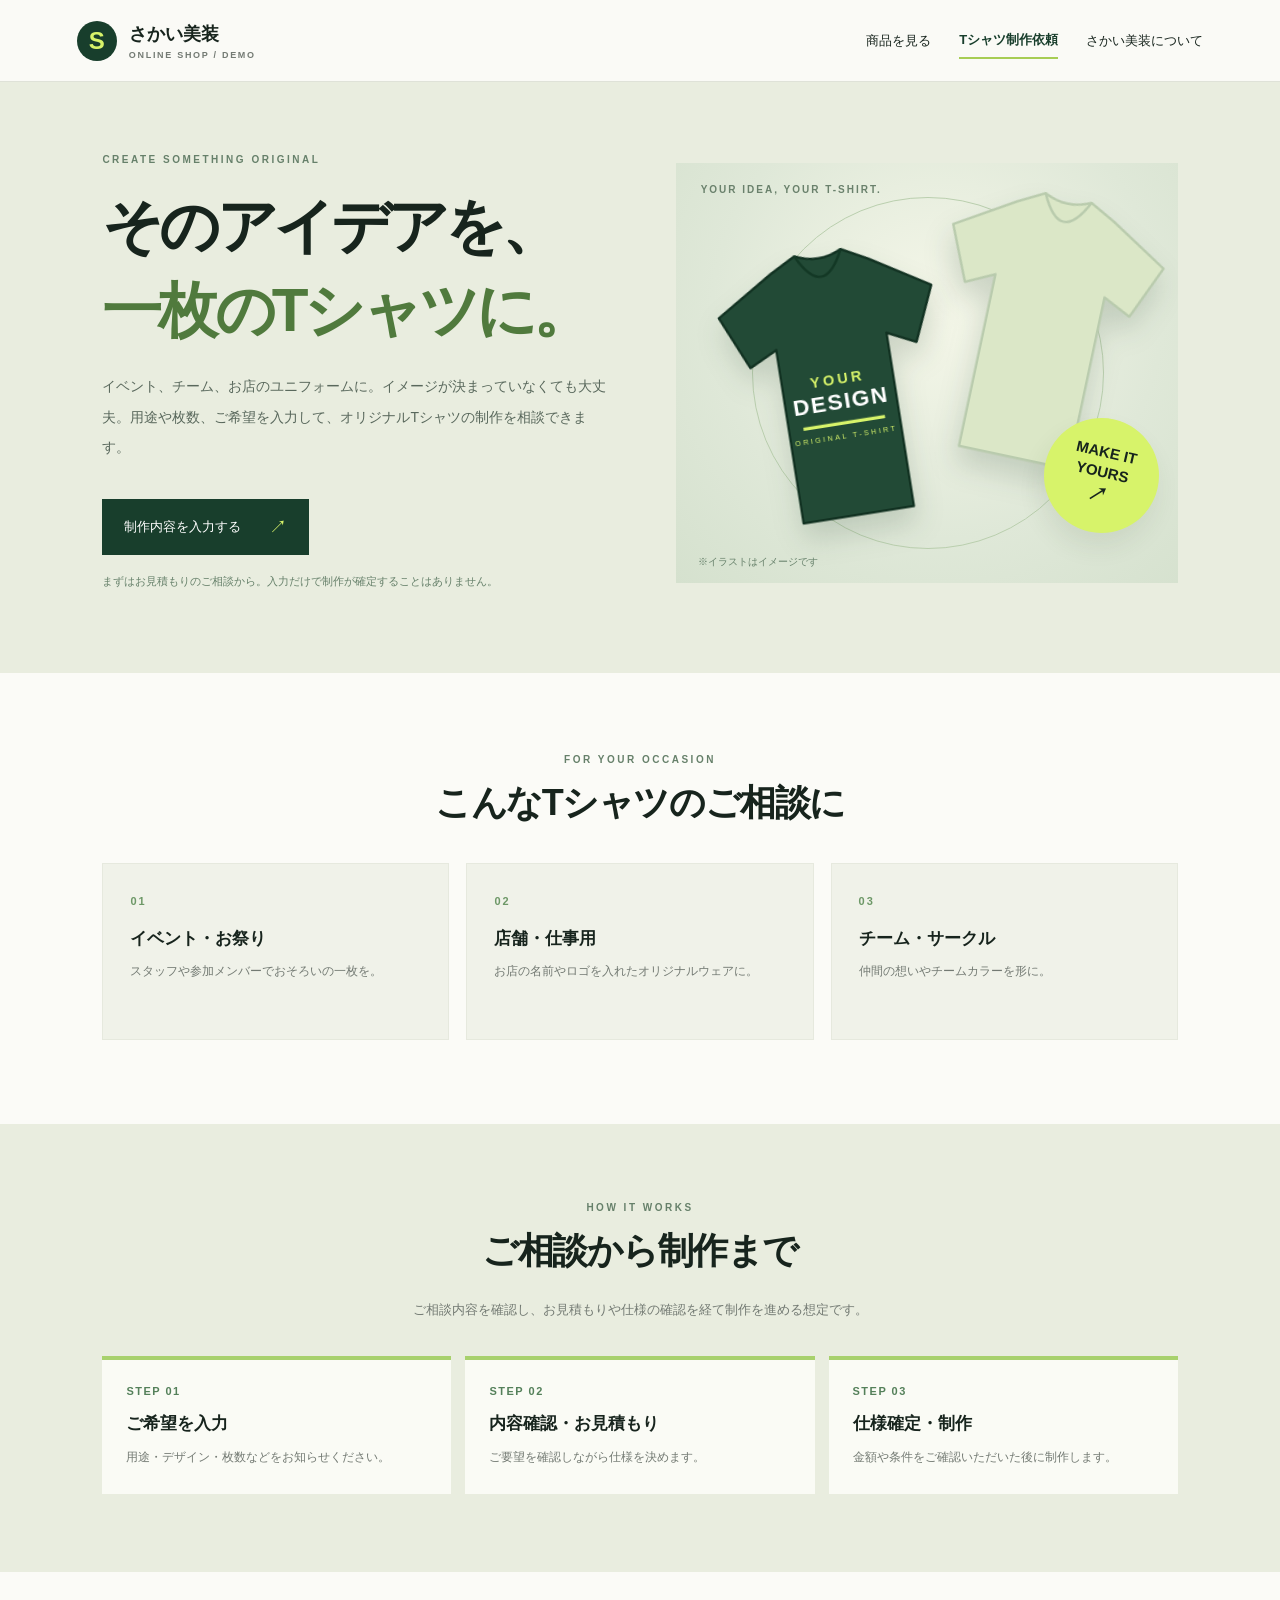
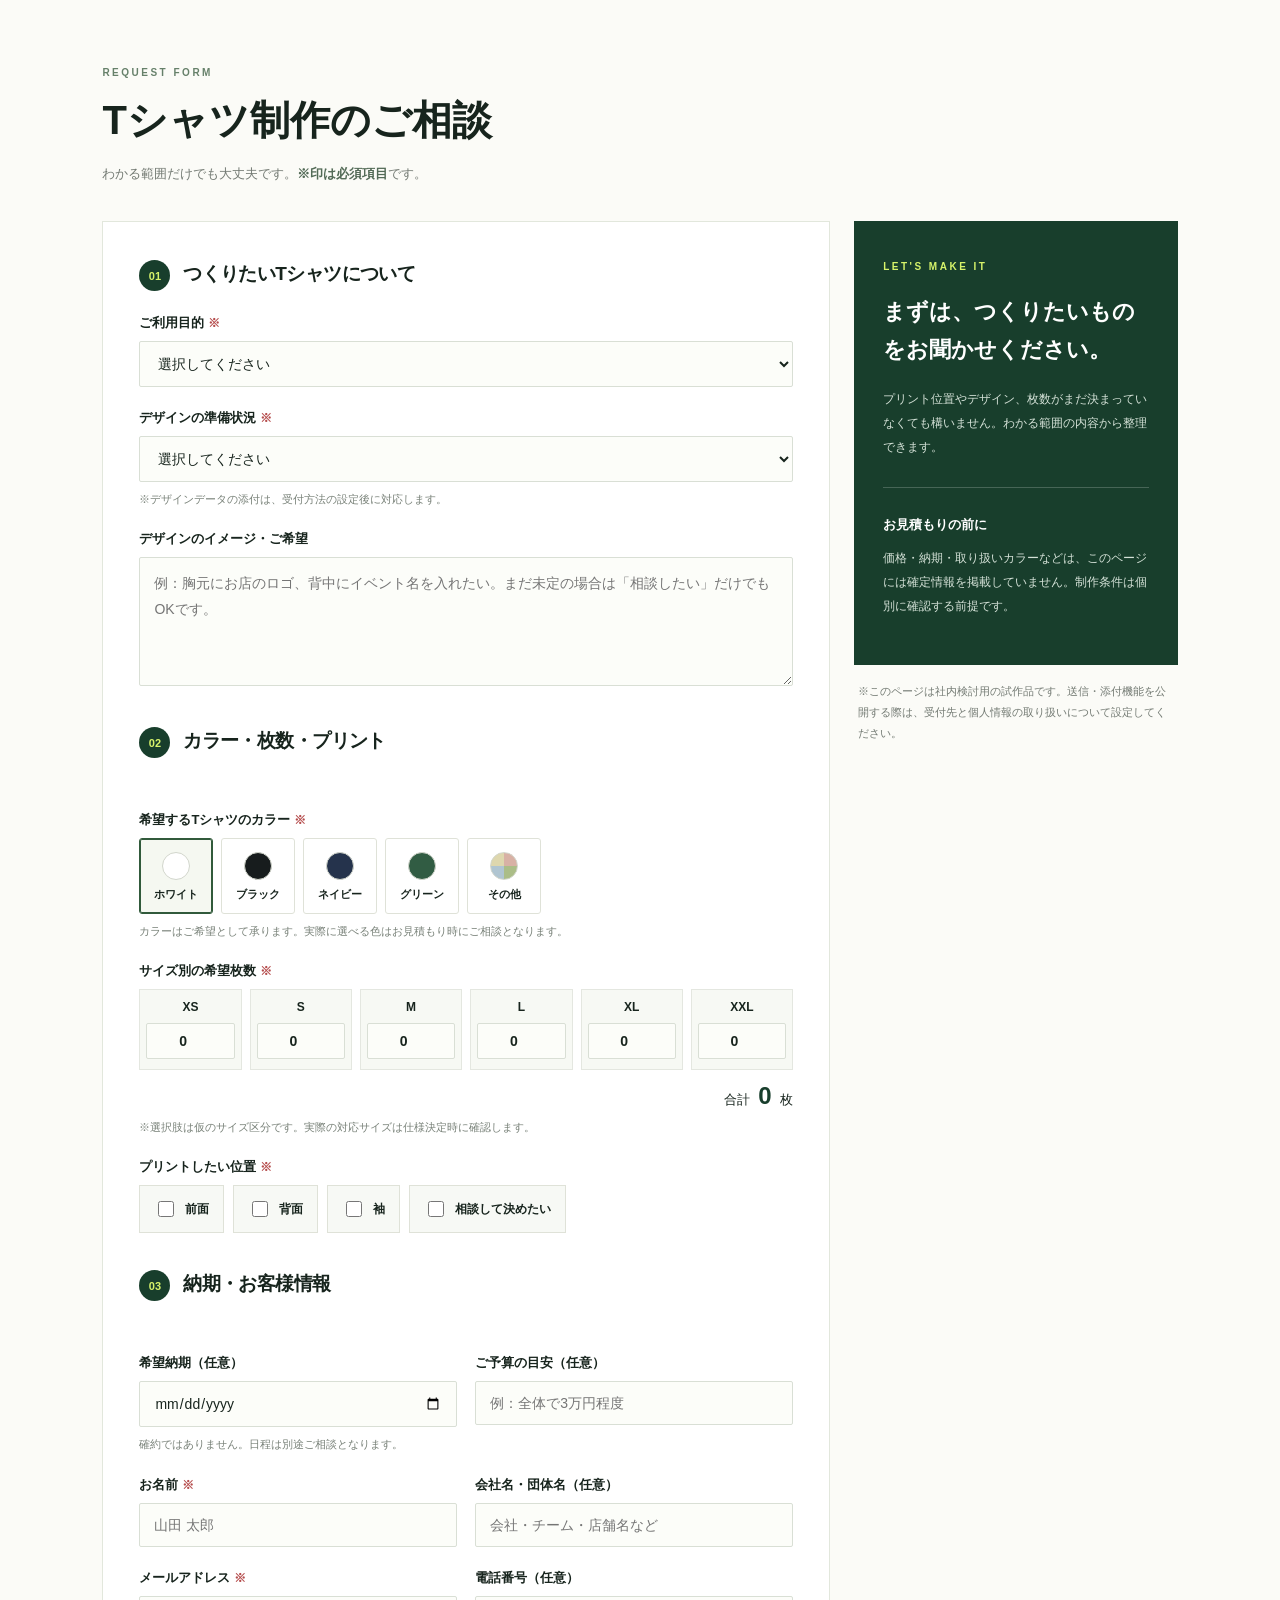
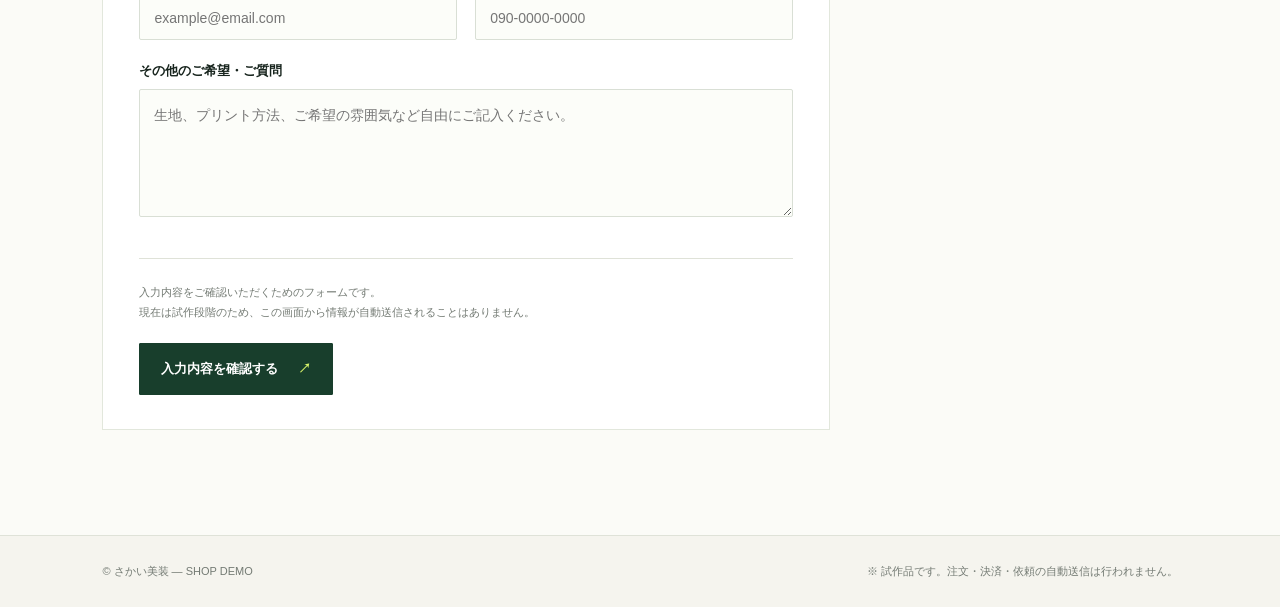
==== tshirt.html @ ada4ddac "Add files via upload" ====
<!doctype html>
<html lang="ja">
<head>
  <meta charset="utf-8">
  <meta name="viewport" content="width=device-width, initial-scale=1">
  <meta name="description" content="さかい美装のオリジナルTシャツ制作相談ページ。用途、デザイン、サイズ別枚数、プリント位置、納期のご希望をまとめられます。">
  <title>オリジナルTシャツ制作依頼 | さかい美装</title>
  <link rel="stylesheet" href="styles.css">
  <link rel="stylesheet" href="tshirt.css">
</head>
<body class="tshirt-page">
  <header class="site-header">
    <a class="brand" href="index.html" aria-label="さかい美装 ショップトップへ">
      <span class="brand-mark">S</span><span>さかい美装<small>ONLINE SHOP / DEMO</small></span>
    </a>
    <nav aria-label="メインナビゲーション">
      <a href="index.html#products">商品を見る</a>
      <a href="#order" class="nav-tee-link">Tシャツ制作依頼</a>
      <a href="index.html#about">さかい美装について</a>
    </nav>
  </header>

  <main>
    <section class="tee-hero">
      <div class="tee-hero-copy">
        <p class="eyebrow">CREATE SOMETHING ORIGINAL</p>
        <h1>そのアイデアを、<br><em>一枚のTシャツに。</em></h1>
        <p class="tee-lead">イベント、チーム、お店のユニフォームに。イメージが決まっていなくても大丈夫。用途や枚数、ご希望を入力して、オリジナルTシャツの制作を相談できます。</p>
        <a class="cta" href="#order">制作内容を入力する <span aria-hidden="true">↗</span></a>
        <p class="tee-hero-sub">まずはお見積もりのご相談から。入力だけで制作が確定することはありません。</p>
      </div>
      <div class="tee-hero-art" aria-label="Tシャツのイメージイラスト">
        <div class="tee-art-caption">YOUR IDEA, YOUR T-SHIRT.</div>
        <svg class="tee-back" viewBox="0 0 340 365" role="img" aria-label="背景のTシャツイメージ">
          <path d="M109 32 L141 15 Q170 29 199 15 L231 32 L303 76 L274 143 L239 126 L239 343 L101 343 L101 126 L66 143 L37 76 Z" fill="#dbe7c7" stroke="#b9cbad" stroke-width="3" stroke-linejoin="round" />
          <path d="M141 15 Q170 75 199 15" fill="none" stroke="#b9cbad" stroke-width="3" />
        </svg>
        <svg class="tee-front" viewBox="0 0 340 365" role="img" aria-label="手前のTシャツイメージ">
          <path d="M109 32 L141 15 Q170 29 199 15 L231 32 L303 76 L274 143 L239 126 L239 343 L101 343 L101 126 L66 143 L37 76 Z" fill="#224a36" stroke="#123222" stroke-width="3" stroke-linejoin="round" />
          <path d="M141 15 Q170 75 199 15" fill="none" stroke="#133825" stroke-width="3" />
          <text x="170" y="179" text-anchor="middle" font-size="18" fill="#d7f36a" font-weight="900" letter-spacing="4">YOUR</text>
          <text x="170" y="210" text-anchor="middle" font-size="28" fill="#fff" font-weight="900" letter-spacing="2">DESIGN</text>
          <path d="M119 228 H221" stroke="#d7f36a" stroke-width="4" />
          <text x="170" y="248" text-anchor="middle" font-size="9" fill="#d7f36a" letter-spacing="3">ORIGINAL T-SHIRT</text>
        </svg>
        <div class="tee-sticker">MAKE IT<br>YOURS <span>↗</span></div>
        <span class="tee-art-note">※イラストはイメージです</span>
      </div>
    </section>

    <section class="tee-uses" aria-labelledby="tee-uses-heading">
      <div class="tee-center-title"><span class="eyebrow">FOR YOUR OCCASION</span><h2 id="tee-uses-heading">こんなTシャツのご相談に</h2></div>
      <div class="tee-use-grid">
        <article class="tee-use"><span class="tee-use-num">01</span><h3>イベント・お祭り</h3><p>スタッフや参加メンバーでおそろいの一枚を。</p></article>
        <article class="tee-use"><span class="tee-use-num">02</span><h3>店舗・仕事用</h3><p>お店の名前やロゴを入れたオリジナルウェアに。</p></article>
        <article class="tee-use"><span class="tee-use-num">03</span><h3>チーム・サークル</h3><p>仲間の想いやチームカラーを形に。</p></article>
      </div>
    </section>

    <section class="tee-how" aria-labelledby="tee-how-heading">
      <div class="tee-center-title"><span class="eyebrow">HOW IT WORKS</span><h2 id="tee-how-heading">ご相談から制作まで</h2><p>ご相談内容を確認し、お見積もりや仕様の確認を経て制作を進める想定です。</p></div>
      <div class="tee-flow">
        <div><span>STEP 01</span><strong>ご希望を入力</strong><p>用途・デザイン・枚数などをお知らせください。</p></div>
        <div><span>STEP 02</span><strong>内容確認・お見積もり</strong><p>ご要望を確認しながら仕様を決めます。</p></div>
        <div><span>STEP 03</span><strong>仕様確定・制作</strong><p>金額や条件をご確認いただいた後に制作します。</p></div>
      </div>
    </section>

    <section class="tee-order-section" id="order" aria-labelledby="tee-order-heading">
      <div class="tee-order-heading"><span class="eyebrow">REQUEST FORM</span><h2 id="tee-order-heading">Tシャツ制作のご相談</h2><p>わかる範囲だけでも大丈夫です。<strong>※印は必須項目</strong>です。</p></div>
      <div class="tee-order-layout">
        <form id="tshirt-form" class="tee-form" autocomplete="on">
          <fieldset class="tee-fieldset">
            <legend><span class="tee-form-step">01</span> つくりたいTシャツについて</legend>
            <div class="tee-field">
              <label for="usage">ご利用目的 <span class="required">※</span></label>
              <select id="usage" name="usage" required>
                <option value="" selected disabled>選択してください</option>
                <option>イベント・お祭り</option><option>店舗・スタッフ用</option><option>チーム・サークル</option><option>記念品・プレゼント</option><option>その他</option>
              </select>
            </div>
            <div class="tee-field">
              <label for="design">デザインの準備状況 <span class="required">※</span></label>
              <select id="design" name="design" required>
                <option value="" selected disabled>選択してください</option>
                <option>完成したデザインがある</option><option>ロゴ・イラストなど素材がある</option><option>イメージだけ決まっている</option><option>デザインから相談したい</option>
              </select>
              <small>※デザインデータの添付は、受付方法の設定後に対応します。</small>
            </div>
            <div class="tee-field">
              <label for="details">デザインのイメージ・ご希望</label>
              <textarea id="details" name="details" rows="4" maxlength="2000" placeholder="例：胸元にお店のロゴ、背中にイベント名を入れたい。まだ未定の場合は「相談したい」だけでもOKです。"></textarea>
            </div>
          </fieldset>

          <fieldset class="tee-fieldset">
            <legend><span class="tee-form-step">02</span> カラー・枚数・プリント</legend>
            <div class="tee-field">
              <span class="tee-field-label">希望するTシャツのカラー <span class="required">※</span></span>
              <div class="tee-color-grid" role="radiogroup" aria-label="Tシャツカラー">
                <label class="tee-color-option"><input type="radio" name="color" value="ホワイト" checked><span class="tee-color-swatch swatch-white"></span><span>ホワイト</span></label>
                <label class="tee-color-option"><input type="radio" name="color" value="ブラック"><span class="tee-color-swatch swatch-black"></span><span>ブラック</span></label>
                <label class="tee-color-option"><input type="radio" name="color" value="ネイビー"><span class="tee-color-swatch swatch-navy"></span><span>ネイビー</span></label>
                <label class="tee-color-option"><input type="radio" name="color" value="グリーン"><span class="tee-color-swatch swatch-green"></span><span>グリーン</span></label>
                <label class="tee-color-option"><input type="radio" name="color" value="その他"><span class="tee-color-swatch swatch-other"></span><span>その他</span></label>
              </div>
              <input id="color-other" name="colorOther" placeholder="その他のカラーのご希望（任意）" aria-label="その他のカラーのご希望" maxlength="100" hidden>
              <small>カラーはご希望として承ります。実際に選べる色はお見積もり時にご相談となります。</small>
            </div>
            <div class="tee-field">
              <span class="tee-field-label">サイズ別の希望枚数 <span class="required">※</span></span>
              <div class="tee-size-grid">
                <label>XS<input type="number" name="qtyXS" min="0" max="9999" value="0" inputmode="numeric" aria-label="XSの枚数"></label>
                <label>S<input type="number" name="qtyS" min="0" max="9999" value="0" inputmode="numeric" aria-label="Sの枚数"></label>
                <label>M<input type="number" name="qtyM" min="0" max="9999" value="0" inputmode="numeric" aria-label="Mの枚数"></label>
                <label>L<input type="number" name="qtyL" min="0" max="9999" value="0" inputmode="numeric" aria-label="Lの枚数"></label>
                <label>XL<input type="number" name="qtyXL" min="0" max="9999" value="0" inputmode="numeric" aria-label="XLの枚数"></label>
                <label>XXL<input type="number" name="qtyXXL" min="0" max="9999" value="0" inputmode="numeric" aria-label="XXLの枚数"></label>
              </div>
              <div class="tee-total" aria-live="polite">合計 <strong id="total-count">0</strong> 枚</div>
              <p id="qty-error" class="tee-field-error" role="alert" hidden>希望枚数を1枚以上入力してください。</p>
              <small>※選択肢は仮のサイズ区分です。実際の対応サイズは仕様決定時に確認します。</small>
            </div>
            <div class="tee-field">
              <span class="tee-field-label">プリントしたい位置 <span class="required">※</span></span>
              <div class="tee-checkbox-list">
                <label><input type="checkbox" name="printPosition" value="前面"> 前面</label>
                <label><input type="checkbox" name="printPosition" value="背面"> 背面</label>
                <label><input type="checkbox" name="printPosition" value="袖"> 袖</label>
                <label><input type="checkbox" name="printPosition" value="相談して決めたい"> 相談して決めたい</label>
              </div>
              <p id="position-error" class="tee-field-error" role="alert" hidden>プリント位置を1つ以上選んでください。</p>
            </div>
          </fieldset>

          <fieldset class="tee-fieldset">
            <legend><span class="tee-form-step">03</span> 納期・お客様情報</legend>
            <div class="tee-two-col">
              <div class="tee-field"><label for="deadline">希望納期（任意）</label><input id="deadline" type="date" name="deadline"><small>確約ではありません。日程は別途ご相談となります。</small></div>
              <div class="tee-field"><label for="budget">ご予算の目安（任意）</label><input id="budget" name="budget" maxlength="100" placeholder="例：全体で3万円程度"></div>
            </div>
            <div class="tee-two-col">
              <div class="tee-field"><label for="customer">お名前 <span class="required">※</span></label><input id="customer" name="customer" autocomplete="name" maxlength="100" required placeholder="山田 太郎"></div>
              <div class="tee-field"><label for="company">会社名・団体名（任意）</label><input id="company" name="company" autocomplete="organization" maxlength="100" placeholder="会社・チーム・店舗名など"></div>
            </div>
            <div class="tee-two-col">
              <div class="tee-field"><label for="email">メールアドレス <span class="required">※</span></label><input id="email" type="email" name="email" autocomplete="email" maxlength="200" required placeholder="example@email.com"></div>
              <div class="tee-field"><label for="phone">電話番号（任意）</label><input id="phone" type="tel" name="phone" autocomplete="tel" maxlength="30" placeholder="090-0000-0000"></div>
            </div>
            <div class="tee-field"><label for="message">その他のご希望・ご質問</label><textarea id="message" name="message" rows="4" maxlength="2000" placeholder="生地、プリント方法、ご希望の雰囲気など自由にご記入ください。"></textarea></div>
          </fieldset>

          <div class="tee-form-actions">
            <p>入力内容をご確認いただくためのフォームです。<br>現在は試作段階のため、この画面から情報が自動送信されることはありません。</p>
            <button type="submit" class="tee-primary-button">入力内容を確認する <span aria-hidden="true">↗</span></button>
          </div>
        </form>

        <aside class="tee-form-side" aria-label="ご相談についてのご案内">
          <div class="tee-side-card">
            <span class="eyebrow">LET'S MAKE IT</span>
            <h3>まずは、つくりたいものをお聞かせください。</h3>
            <p>プリント位置やデザイン、枚数がまだ決まっていなくても構いません。わかる範囲の内容から整理できます。</p>
            <div class="tee-side-rule"></div>
            <h4>お見積もりの前に</h4>
            <p>価格・納期・取り扱いカラーなどは、このページには確定情報を掲載していません。制作条件は個別に確認する前提です。</p>
          </div>
          <div class="tee-side-small">※このページは社内検討用の試作品です。送信・添付機能を公開する際は、受付先と個人情報の取り扱いについて設定してください。</div>
        </aside>
      </div>

      <section id="review-panel" class="tee-review" aria-labelledby="review-heading" hidden tabindex="-1">
        <div class="tee-review-top"><span class="eyebrow">REVIEW YOUR REQUEST</span><h3 id="review-heading">入力内容の確認</h3><p>以下の内容をまとめました。実際の依頼送信はまだ行われていません。</p></div>
        <pre id="order-summary" class="tee-summary"></pre>
        <div class="tee-review-actions">
          <button type="button" class="tee-secondary-button" id="edit-order">内容を修正する</button>
          <button type="button" class="tee-primary-button" id="copy-order">依頼内容をコピーする</button>
          <a id="email-order" class="tee-primary-button" href="#" hidden>メールアプリで送る</a>
        </div>
        <p id="copy-status" role="status" class="tee-copy-status" aria-live="polite"></p>
        <p class="tee-review-note">※コピーした内容は、別途決めた受付先へお送りください。デザイン画像等の添付はこのフォームではできません。</p>
      </section>
    </section>
  </main>

  <footer><span>© さかい美装 — SHOP DEMO</span><span>※ 試作品です。注文・決済・依頼の自動送信は行われません。</span></footer>
  <script src="tshirt.js"></script>
</body>
</html>
---- styles.css ----
:root{--ink:#17241d;--green:#183e2c;--lime:#d7f36a;--paper:#f5f4ee;--muted:#737a73;--line:#dfe2d8}*{box-sizing:border-box}html{scroll-behavior:smooth}body{margin:0;background:var(--paper);color:var(--ink);font-family:Arial,"Noto Sans JP",sans-serif}.site-header{height:82px;padding:0 6vw;display:flex;align-items:center;justify-content:space-between;border-bottom:1px solid var(--line);background:#fafaf6}.brand{display:flex;align-items:center;gap:12px;color:var(--ink);text-decoration:none;font-weight:800;font-size:18px}.brand small{display:block;font-size:9px;letter-spacing:1.7px;margin-top:4px;color:var(--muted)}.brand-mark{display:grid;place-items:center;background:var(--green);color:var(--lime);width:40px;height:40px;border-radius:50%;font-size:24px}nav{display:flex;align-items:center;gap:28px}nav a{color:var(--ink);font-size:13px;text-decoration:none}button{font:inherit;cursor:pointer}#cart-button{border:0;background:var(--green);color:white;border-radius:30px;padding:11px 18px}#cart-count{background:var(--lime);color:var(--ink);border-radius:50%;padding:3px 7px;margin-left:5px}.hero{display:grid;grid-template-columns:1fr 1fr;gap:5vw;padding:70px 8vw 80px;align-items:center;background:#e9eddf}.eyebrow{font-size:10px;letter-spacing:2.5px;font-weight:800;color:#66806a}.hero h1{font-size:clamp(36px,4.5vw,62px);line-height:1.35;letter-spacing:-2px;margin:18px 0}.hero h1 em{font-style:normal;color:#537d39}.hero-copy>p:not(.eyebrow){line-height:2;color:#5b645c;max-width:450px;font-size:14px}.cta{display:inline-flex;gap:28px;align-items:center;background:var(--green);color:white;padding:16px 22px;text-decoration:none;margin-top:22px;font-size:13px}.cta span{color:var(--lime);font-size:18px}.hero-photo{height:390px;background:#d8dfce;position:relative;overflow:hidden;display:grid;place-items:center}.hero-photo img{position:absolute;width:100%;height:100%;object-fit:cover}.photo-placeholder{height:100%;width:100%;display:grid;place-content:center;text-align:center;gap:10px;color:#66725f;background:linear-gradient(135deg,#dfe5d5,#cbd7c1);font-size:18px;font-weight:700}.photo-placeholder small{font-size:11px;font-weight:400}.photo-tag{position:absolute;bottom:18px;left:18px;background:var(--lime);padding:10px 14px;font-size:12px;font-weight:800}.intro{text-align:center;padding:85px 20px}.intro h2,.festival h2{font-size:34px;line-height:1.5;margin:15px 0}.intro p,.festival p{color:var(--muted);font-size:13px;line-height:1.9}.products{padding:60px 8vw 90px;background:#fbfbf7}.section-heading{display:flex;justify-content:space-between;align-items:end;margin-bottom:28px}.section-heading h2{font-size:32px;margin:10px 0 0}.filters{display:flex;gap:8px}.filter{border:1px solid var(--line);background:transparent;border-radius:30px;padding:9px 15px;font-size:12px}.filter.active{background:var(--green);color:white;border-color:var(--green)}.product-grid{display:grid;grid-template-columns:repeat(3,1fr);gap:22px}.product-card{background:white;border:1px solid #e7e8e1;padding:16px}.product-art{height:190px;background:#f0f2e9;display:grid;place-items:center;font-size:48px}.product-card h3{font-size:15px;margin:17px 0 8px}.product-card p{font-size:12px;color:var(--muted);line-height:1.7;min-height:40px}.product-bottom{display:flex;justify-content:space-between;align-items:center;margin-top:15px}.price{font-weight:800}.add{background:var(--lime);border:0;border-radius:50%;width:38px;height:38px;font-size:22px}.festival{margin:70px 8vw;display:grid;grid-template-columns:1fr 1fr;gap:40px;align-items:center;background:#e9eddf;padding:35px}.festival img{width:100%;height:230px;object-fit:cover}footer{padding:28px 8vw;display:flex;justify-content:space-between;gap:15px;font-size:11px;color:var(--muted);border-top:1px solid var(--line)}.toast{position:fixed;bottom:24px;left:50%;transform:translateX(-50%);background:var(--green);color:white;padding:12px 20px;border-radius:30px;display:none;font-size:13px}@media(max-width:700px){.site-header{padding:0 5vw;height:auto;min-height:72px}nav{gap:10px}nav a{display:none}.hero{grid-template-columns:1fr;padding:45px 6vw}.hero-photo{height:270px}.intro{padding:60px 20px}.products{padding:45px 5vw}.section-heading{display:block}.filters{margin-top:20px;flex-wrap:wrap}.product-grid{grid-template-columns:1fr 1fr;gap:12px}.product-art{height:130px}.festival{margin:40px 5vw;grid-template-columns:1fr;padding:22px}.festival h2,.intro h2{font-size:28px}footer{padding:22px 5vw;flex-direction:column}}
/* オリジナルTシャツ制作依頼への導線（既存のスタイルは変更なし） */
.nav-tee-link{font-weight:700!important;color:var(--green)!important;border-bottom:2px solid #a7cd54;padding:8px 0}
.tshirt-banner{margin:0 8vw 72px;padding:33px 38px;display:flex;align-items:center;justify-content:space-between;gap:24px;background:var(--green);color:#fff}
.tshirt-banner .eyebrow{color:var(--lime)}
.tshirt-banner h2{font-size:clamp(22px,2.4vw,30px);line-height:1.4;margin:11px 0}
.tshirt-banner p{font-size:13px;line-height:1.9;color:#d9e3da;margin:0;max-width:570px}
.tshirt-banner-link{background:var(--lime);color:var(--ink);font-size:13px;font-weight:800;padding:16px 21px;text-decoration:none;white-space:nowrap;display:inline-flex;align-items:center;gap:30px}
@media(max-width:700px){.site-header nav a.nav-tee-link{display:inline-block;font-size:11px;padding:7px 0}.tshirt-banner{margin:0 5vw 38px;padding:27px 23px;display:block}.tshirt-banner-link{margin-top:22px}.site-header nav{gap:13px}.site-header .brand{font-size:15px}.site-header .brand-mark{width:34px;height:34px;font-size:21px}}
---- tshirt.css ----
/* Tシャツ制作相談ページ専用。ショップ共通CSSの既存ルールは変更しません。 */
.tshirt-page{background:var(--paper)}
.tshirt-page .site-header{position:relative;z-index:3}
.tshirt-page .site-header nav .nav-tee-link{font-weight:700}
.tshirt-page .tee-hero{display:grid;grid-template-columns:minmax(0,1.04fr) minmax(0,1fr);align-items:center;gap:4vw;padding:62px 8vw 70px;background:#e9eddf;overflow:hidden}
.tee-hero-copy{max-width:600px}
.tee-hero h1{font-size:clamp(37px,4.7vw,66px);line-height:1.4;letter-spacing:-.065em;margin:20px 0 18px}
.tee-hero h1 em{font-style:normal;color:#507a3d}
.tee-lead{font-size:14px;line-height:2.15;color:#59685c;max-width:510px}
.tee-hero .cta{margin-top:23px}
.tee-hero-sub{font-size:11px;color:#66806a;line-height:1.8;margin-top:17px}
.tee-hero-art{height:420px;position:relative;background:radial-gradient(circle at 52% 36%,#f5f7e9 0%,#dfe8d8 60%,#d5e1ce 100%);overflow:hidden;isolation:isolate}
.tee-hero-art:after{content:"";position:absolute;width:350px;height:350px;border:1px solid #bacfae;border-radius:50%;top:34px;left:calc(50% - 175px);z-index:-1}
.tee-hero-art svg{position:absolute;width:275px;height:295px;filter:drop-shadow(0 16px 14px rgba(16,48,28,.16))}
.tee-back{top:20px;right:0;transform:rotate(12deg)}.tee-front{left:5%;top:76px;transform:rotate(-9deg)}
.tee-art-caption{position:absolute;top:21px;left:25px;letter-spacing:2px;font-size:10px;font-weight:800;color:#6a816c}
.tee-sticker{position:absolute;right:19px;bottom:50px;border-radius:50%;background:var(--lime);width:115px;height:115px;display:flex;flex-direction:column;align-items:center;justify-content:center;font-weight:900;font-size:15px;line-height:1.35;transform:rotate(13deg);color:var(--ink);text-align:center;box-shadow:0 14px 25px #36462f18}
.tee-sticker span{font-size:20px}
.tee-art-note{position:absolute;bottom:14px;left:22px;font-size:10px;color:#66806a}
.tee-center-title{text-align:center}.tee-center-title h2{font-size:clamp(26px,3vw,36px);margin:12px 0 22px;letter-spacing:-.04em}.tee-center-title>p{color:var(--muted);font-size:13px;line-height:1.9;margin:0 auto 34px}
.tee-uses{padding:76px 8vw 84px;background:#fbfbf7}.tee-use-grid{display:grid;grid-template-columns:repeat(3,minmax(0,1fr));gap:17px;margin-top:35px}
.tee-use{padding:27px;background:#f0f2e9;border:1px solid #e6e9de;min-height:177px}.tee-use-num{font-size:11px;font-weight:900;letter-spacing:2px;color:#6d9867}.tee-use h3{font-size:17px;margin:18px 0 10px}.tee-use p{font-size:12px;color:var(--muted);line-height:1.85;margin:0}
.tee-how{padding:73px 8vw 78px;background:#e9eddf}.tee-flow{display:grid;grid-template-columns:repeat(3,minmax(0,1fr));gap:14px;margin-top:23px}
.tee-flow>div{background:#fafbf5;padding:25px 24px;border-top:4px solid #a8d16d}.tee-flow span{display:block;font-size:11px;font-weight:900;color:#54805a;letter-spacing:1.5px;margin-bottom:15px}.tee-flow strong{font-size:17px}.tee-flow p{font-size:12px;line-height:1.8;color:var(--muted);margin-bottom:0}
.tee-order-section{background:#fbfbf7;padding:90px 8vw 105px;scroll-margin-top:22px}.tee-order-heading{margin-bottom:36px}.tee-order-heading h2{font-size:clamp(29px,3.6vw,40px);margin:13px 0 14px}.tee-order-heading p{font-size:13px;color:var(--muted);line-height:1.8}.tee-order-heading strong{color:#536b57}
.tee-order-layout{display:grid;grid-template-columns:minmax(0,1.8fr) minmax(260px,.8fr);align-items:start;gap:24px}.tee-form{background:#fff;border:1px solid #e2e7dc;padding:38px 36px 34px;min-width:0}
.tee-fieldset{border:0;padding:0;margin:0 0 37px;min-width:0}.tee-fieldset:not(:first-child){padding-top:30px;border-top:1px solid var(--line)}.tee-fieldset legend{font-size:19px;font-weight:800;letter-spacing:-.03em;width:100%;padding:0 0 23px}.tee-form-step{display:inline-grid;place-items:center;width:31px;height:31px;border-radius:50%;background:var(--green);color:var(--lime);font-size:11px;margin-right:8px;letter-spacing:0}
.tee-field{margin-bottom:22px;min-width:0}.tee-field:last-child{margin-bottom:0}.tee-field>label,.tee-field-label{display:block;font-size:13px;font-weight:700;margin-bottom:9px}.tee-field small{font-size:11px;line-height:1.65;color:#788178;display:block;margin-top:8px}.required{color:#b54c4c;font-size:12px}
.tee-field input:not([type=checkbox]):not([type=radio]),.tee-field select,.tee-field textarea{width:100%;min-width:0;background:#fcfdf9;border:1px solid #d9dfd5;border-radius:2px;color:var(--ink);font:inherit;font-size:14px;padding:13px 14px;outline:0;transition:border-color .15s,box-shadow .15s}
.tee-field textarea{resize:vertical;min-height:102px;line-height:1.8}.tee-field input:focus,.tee-field select:focus,.tee-field textarea:focus{border-color:#5d8b56!important;box-shadow:0 0 0 3px #b6d5ac66}
.tee-field input[hidden]{display:none!important}
.tee-color-grid{display:flex;gap:8px;flex-wrap:wrap}.tee-color-option{cursor:pointer;display:flex;align-items:center;flex-direction:column;gap:7px;min-width:74px;border:1px solid var(--line);background:#fff;padding:13px 10px 11px;font-size:11px!important;font-weight:700;border-radius:3px;position:relative}
.tee-color-option input{position:absolute;opacity:0;inset:0;width:100%;height:100%;cursor:pointer;margin:0}.tee-color-option:has(input:checked){border-color:#315a3b;box-shadow:inset 0 0 0 1px #315a3b;background:#f5f8f1}.tee-color-option:has(input:focus-visible){outline:3px solid #9fcb70;outline-offset:2px}.tee-color-swatch{display:block;width:28px;height:28px;border-radius:50%;border:1px solid #d2d6cc}.swatch-white{background:#fff}.swatch-black{background:#171c1d}.swatch-navy{background:#25334c}.swatch-green{background:#315c43}.swatch-other{background:conic-gradient(#d8b1a5 0 90deg,#abbd87 90deg 180deg,#b0c5d1 180deg 270deg,#ded7ae 270deg)}
.tee-size-grid{display:grid;grid-template-columns:repeat(6,minmax(0,1fr));gap:8px}.tee-size-grid label{font-size:12px;font-weight:800;text-align:center;background:#f7f9f4;border:1px solid #e4e7e0;padding:10px 6px}.tee-size-grid input{font-weight:700;text-align:center;margin:9px 0 0;padding:9px 3px!important}.tee-total{text-align:right;margin-top:12px;font-size:13px}.tee-total strong{font-size:24px;color:var(--green);padding:0 5px}.tee-field-error{font-size:12px;color:#b73e3e;margin:10px 0 0}.tee-checkbox-list{display:flex;flex-wrap:wrap;gap:9px}.tee-checkbox-list label{display:inline-flex;align-items:center;gap:8px;background:#f7f9f5;border:1px solid var(--line);padding:12px 14px;font-size:12px;font-weight:700;cursor:pointer}.tee-checkbox-list input{accent-color:#315a3b;width:16px;height:16px}
.tee-two-col{display:grid;grid-template-columns:1fr 1fr;gap:18px}.tee-two-col .tee-field{margin-bottom:22px}
.tee-form-actions{padding-top:24px;border-top:1px solid var(--line)}.tee-form-actions p{font-size:11px;line-height:1.8;color:var(--muted);margin:0 0 20px}.tee-primary-button,.tee-secondary-button{font:inherit;display:inline-flex;align-items:center;justify-content:center;gap:20px;text-decoration:none;padding:16px 21px;border-radius:1px;font-size:13px;font-weight:800;cursor:pointer;transition:filter .2s}.tee-primary-button{background:var(--green);color:#fff;border:1px solid var(--green)}.tee-primary-button span{color:var(--lime)}.tee-primary-button:hover{filter:brightness(1.2)}.tee-secondary-button{background:#fff;color:var(--green);border:1px solid #9fae9f}.tee-secondary-button:hover{background:#f3f7ef}
.tee-form-side{position:sticky;top:22px}.tee-side-card{background:var(--green);padding:35px 29px;color:#fff}.tee-side-card .eyebrow{color:var(--lime)}.tee-side-card h3{font-size:22px;line-height:1.7;margin:19px 0}.tee-side-card p{font-size:12px;color:#d4e1d7;line-height:2}.tee-side-rule{height:1px;background:#ffffff33;margin:28px 0}.tee-side-card h4{font-size:13px;margin-bottom:10px}.tee-side-small{font-size:11px;line-height:1.9;color:var(--muted);padding:16px 4px}
.tee-review{margin-top:36px;background:#edf4e8;border:1px solid #bfd0b5;padding:28px;scroll-margin-top:25px}.tee-review[hidden]{display:none}.tee-review-top h3{font-size:23px;margin:10px 0}.tee-review-top p{font-size:12px;line-height:1.8;color:#657565}.tee-summary{white-space:pre-wrap;overflow-wrap:anywhere;background:#fff;border:1px solid #d8e3d0;padding:23px;margin:22px 0;font:13px/2 "Noto Sans JP",Arial,sans-serif;max-height:460px;overflow:auto}.tee-review-actions{display:flex;flex-wrap:wrap;gap:10px}.tee-copy-status{font-size:12px;font-weight:700;color:var(--green);min-height:1.5em}.tee-review-note{font-size:11px;color:var(--muted);line-height:1.8}
@media(max-width:1050px){.tee-order-layout{grid-template-columns:minmax(0,1fr) 235px}.tee-form{padding:30px 25px}.tee-hero-art svg{width:250px;height:280px}.tee-hero-art{height:370px}}
@media(max-width:820px){.tee-order-layout{display:block}.tee-form-side{position:static;display:grid;grid-template-columns:1fr;gap:0;margin-top:20px}.tee-side-card{padding:25px 27px}.tee-hero{padding:48px 6vw 58px;gap:24px}.tee-hero-art{height:325px}.tee-hero-art svg{width:215px;height:235px}.tee-front{top:65px}.tee-sticker{width:90px;height:90px;font-size:13px;bottom:33px}.tee-back{top:20px}}
@media(max-width:700px){.tshirt-page .site-header nav a.nav-tee-link{display:inline-block}.tshirt-page .site-header nav>a:not(.nav-tee-link){display:none}.tee-hero{grid-template-columns:1fr;padding:45px 6vw 50px}.tee-hero h1{font-size:clamp(33px,9vw,45px)}.tee-hero-art{height:295px}.tee-hero-art svg{width:220px;height:240px}.tee-hero-art .tee-front{left:11%;top:50px}.tee-hero-art .tee-back{right:6%}.tee-sticker{right:10px;bottom:26px}.tee-uses,.tee-how{padding:54px 5vw}.tee-use-grid,.tee-flow{grid-template-columns:1fr;gap:10px}.tee-use{min-height:auto}.tee-order-section{padding:60px 5vw 74px}.tee-form{padding:25px 19px}.tee-fieldset legend{font-size:17px}.tee-two-col{grid-template-columns:1fr;gap:0}.tee-color-option{min-width:65px;padding:10px 8px}.tee-size-grid{grid-template-columns:repeat(3,minmax(0,1fr))}.tee-review{padding:19px}.tee-summary{padding:16px}.tee-review-actions>*{width:100%}}
@media(prefers-reduced-motion:reduce){.tee-primary-button,.tee-secondary-button{transition:none}}
/* hidden 属性をCSSの display 指定より優先する */
.tshirt-page [hidden]{display:none!important}
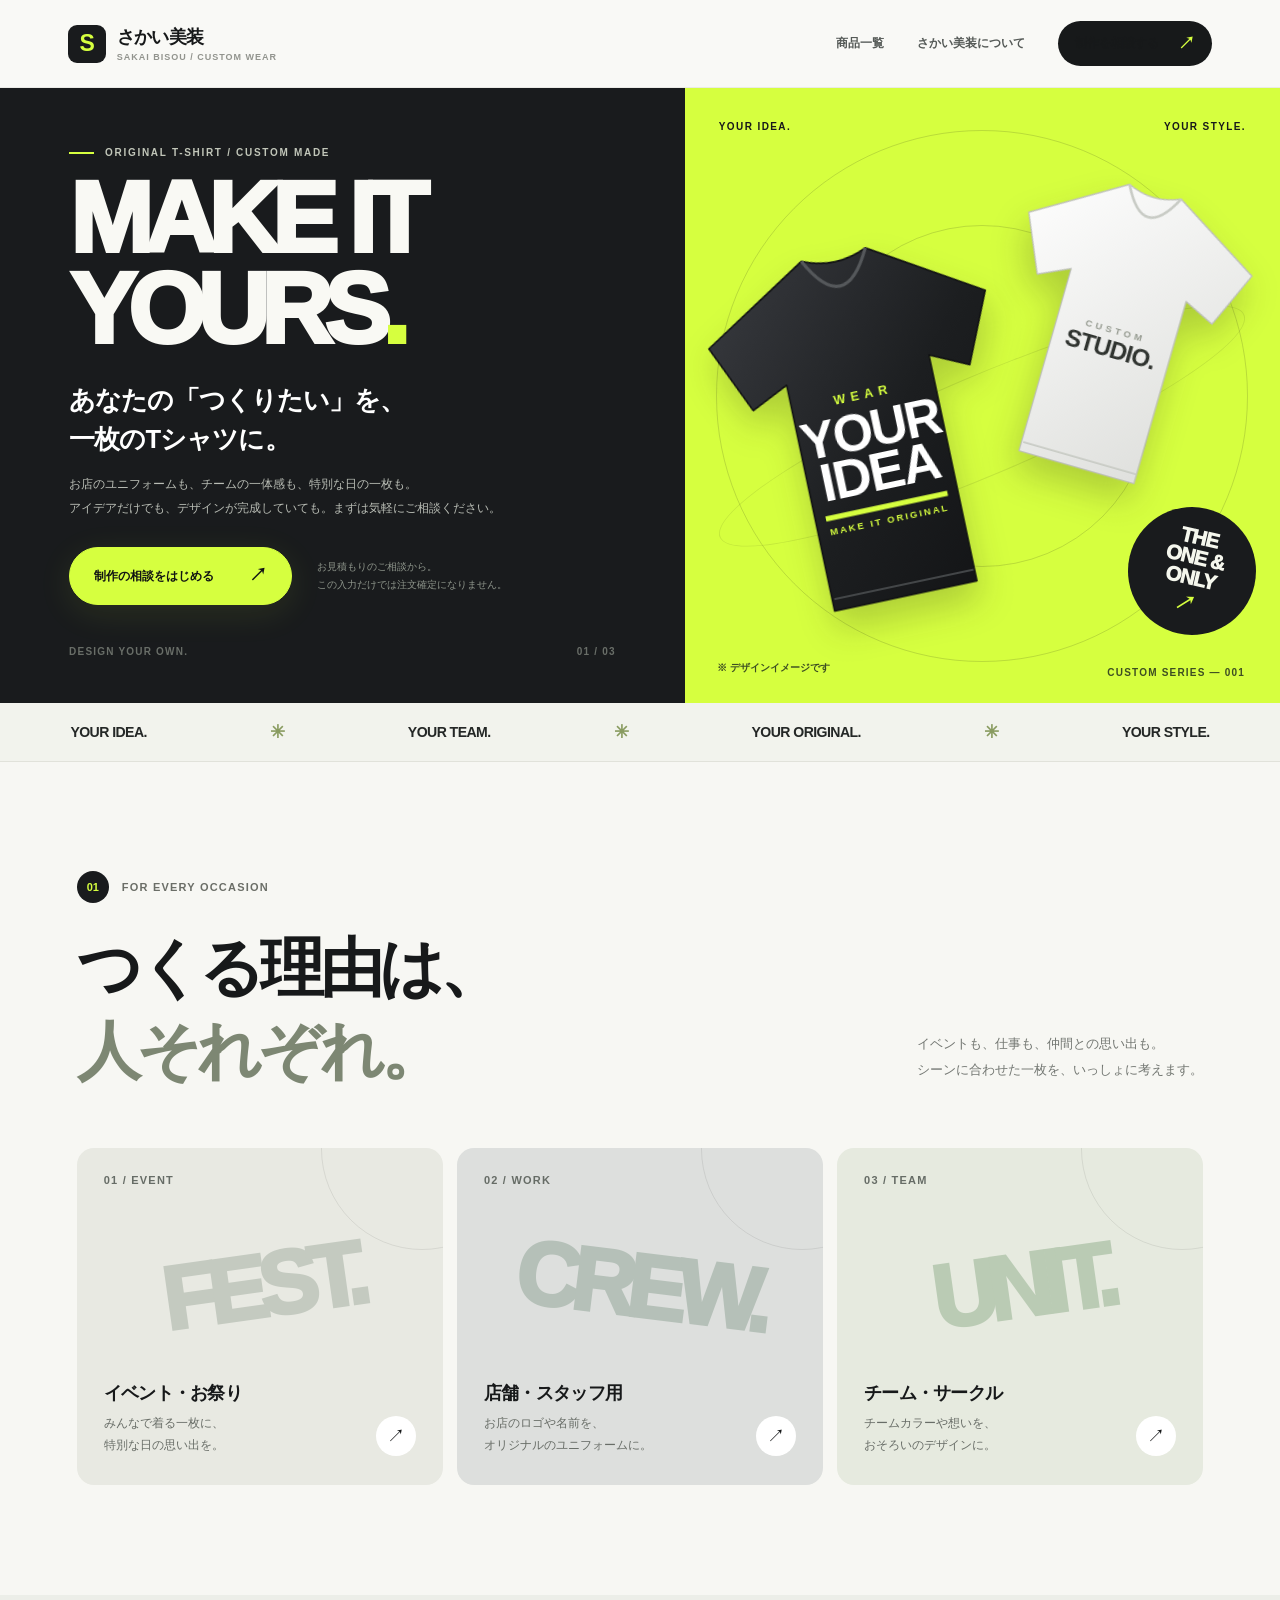
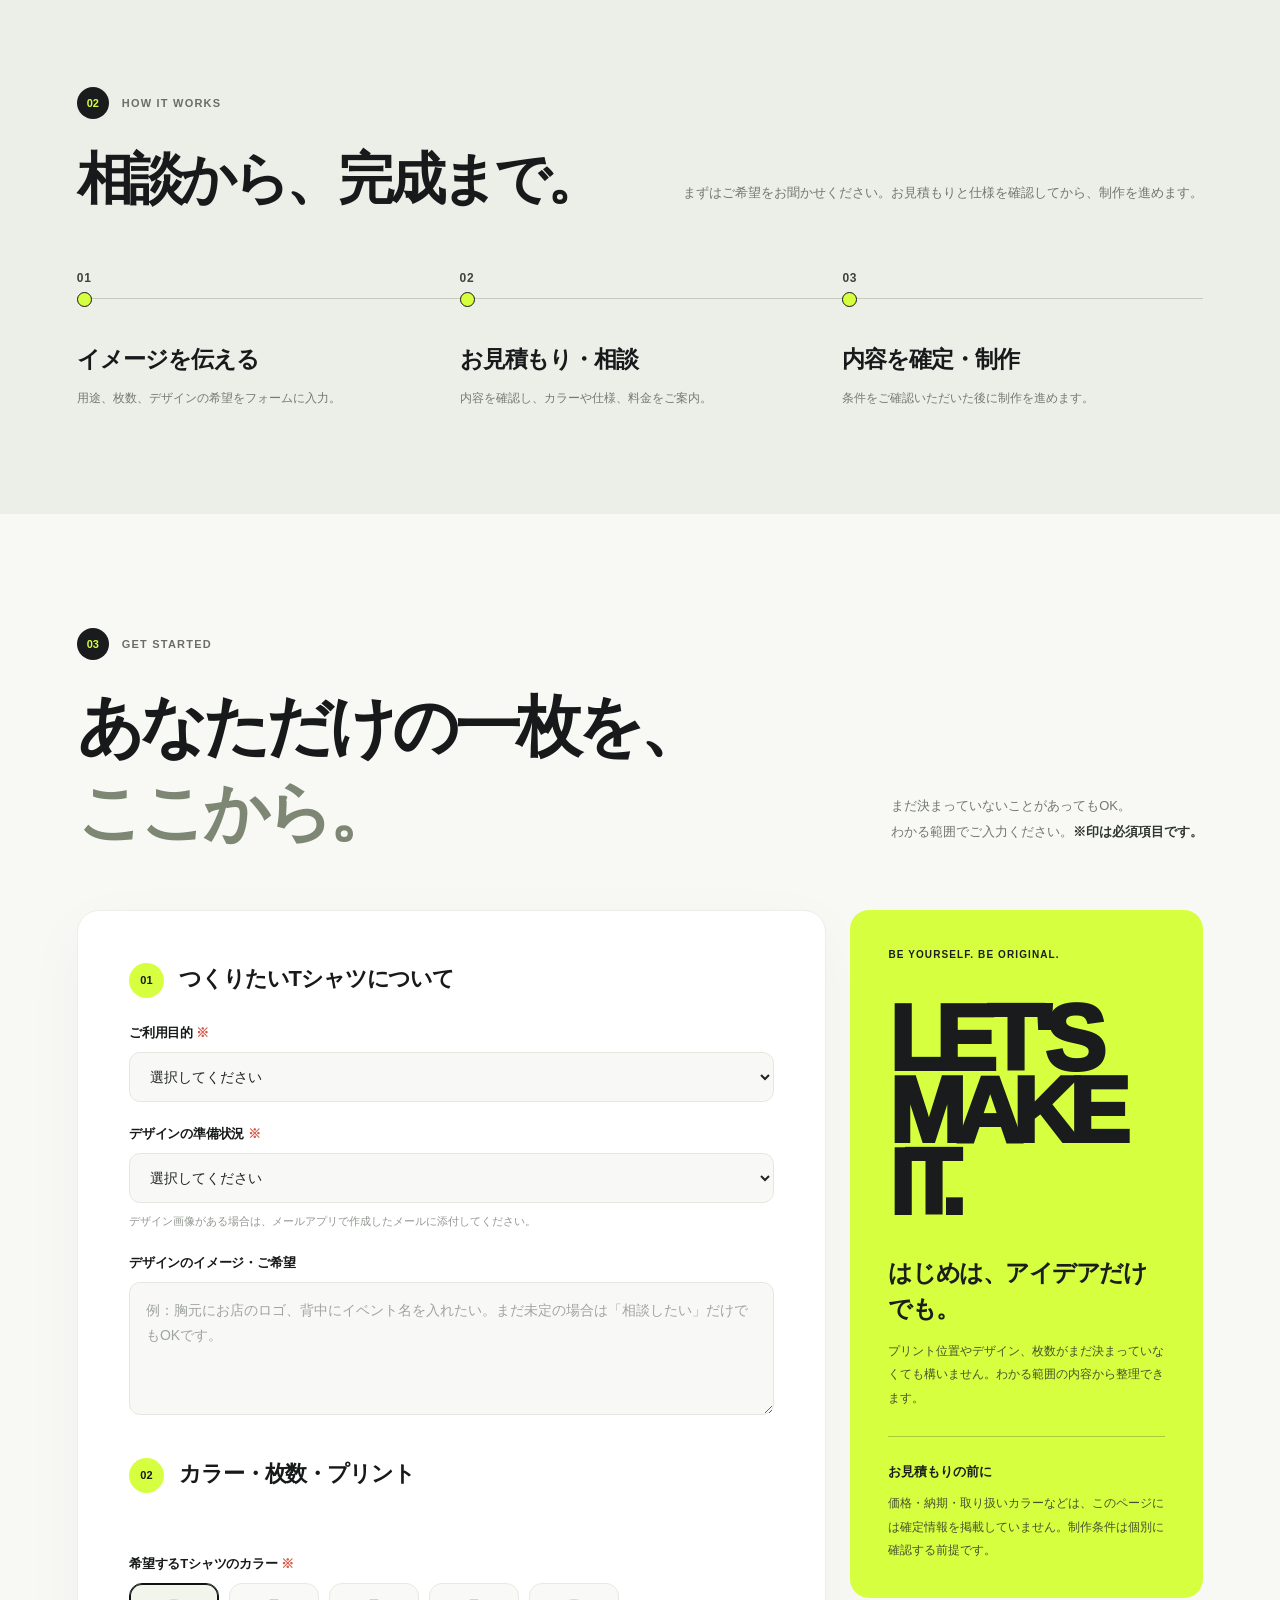
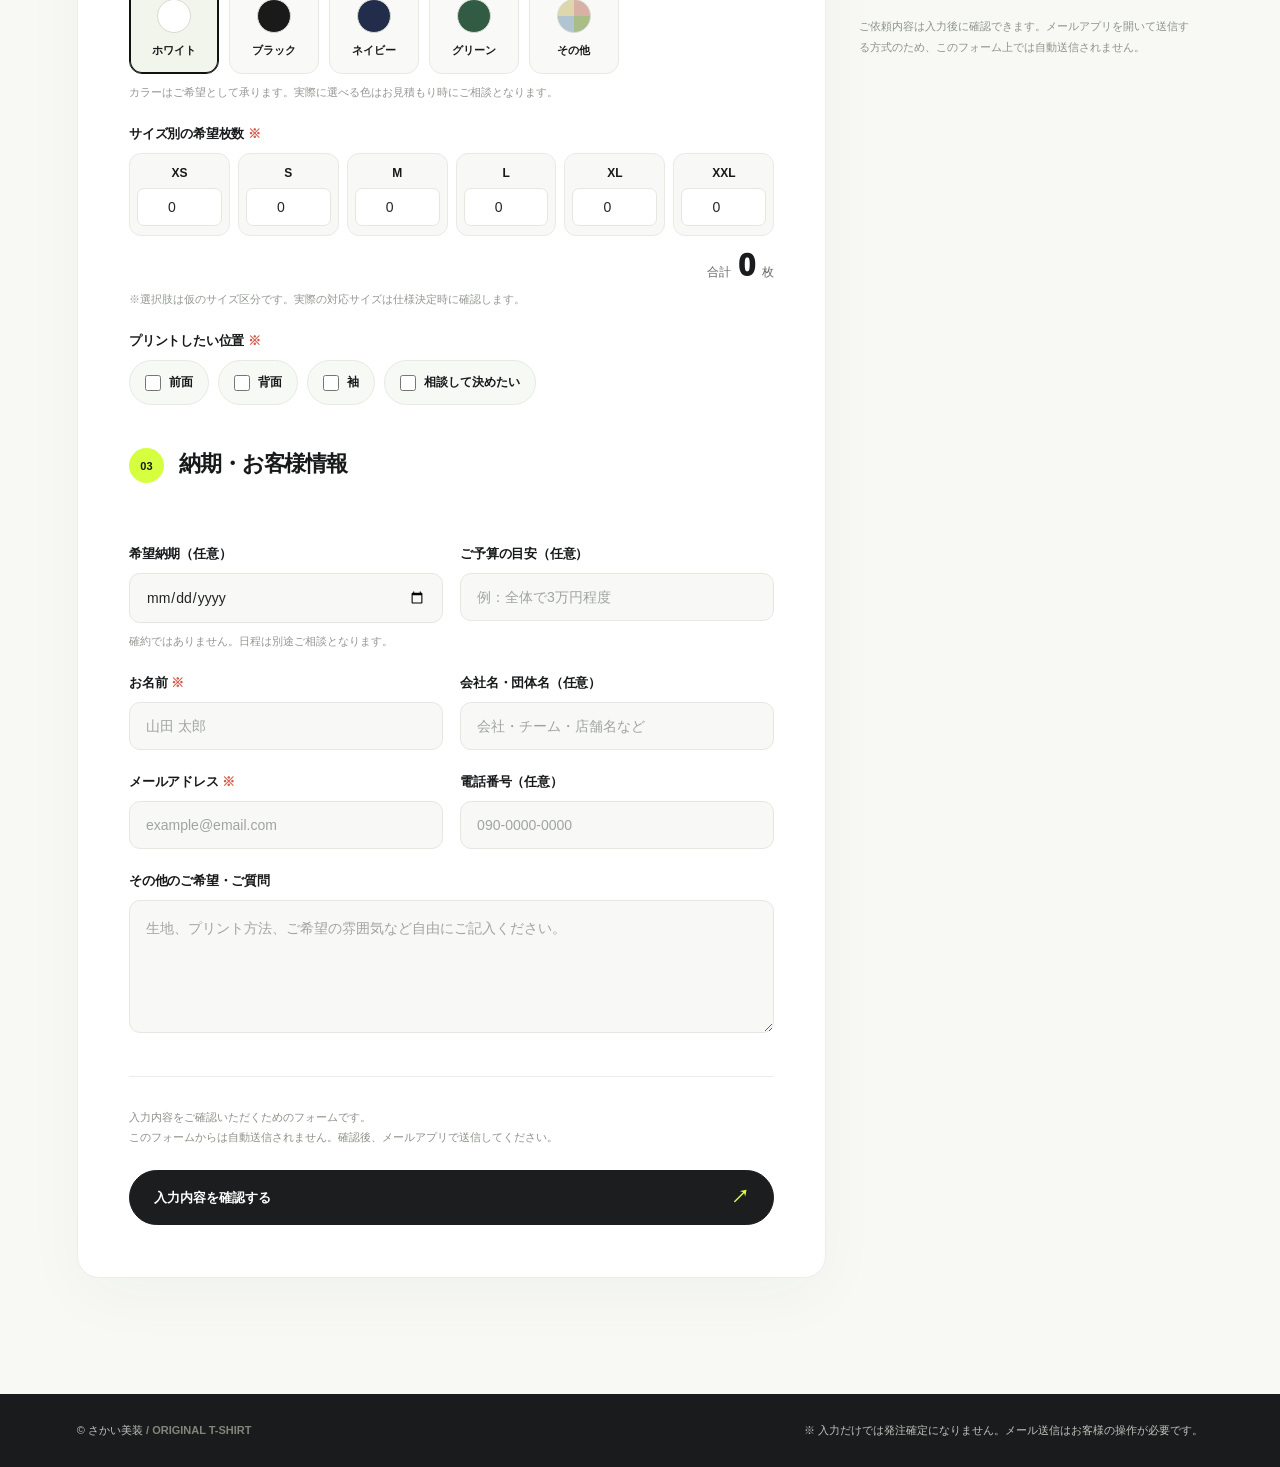
==== commit 21ddffd2: "Add files via upload" ====
--- a/tshirt.html
+++ b/tshirt.html
@@ -9,65 +9,84 @@
   <link rel="stylesheet" href="tshirt.css">
 </head>
 <body class="tshirt-page">
-  <header class="site-header">
+  <header class="site-header tee-header">
     <a class="brand" href="index.html" aria-label="さかい美装 ショップトップへ">
-      <span class="brand-mark">S</span><span>さかい美装<small>ONLINE SHOP / DEMO</small></span>
+      <span class="brand-mark">S</span>
+      <span>さかい美装<small>SAKAI BISOU / CUSTOM WEAR</small></span>
     </a>
     <nav aria-label="メインナビゲーション">
-      <a href="index.html#products">商品を見る</a>
-      <a href="#order" class="nav-tee-link">Tシャツ制作依頼</a>
-      <a href="index.html#about">さかい美装について</a>
+      <a href="index.html#products" class="tee-link-muted">商品一覧</a>
+      <a href="index.html#about" class="tee-link-muted">さかい美装について</a>
+      <a href="#order" class="nav-tee-link">制作を相談する <span aria-hidden="true">↗</span></a>
     </nav>
   </header>
 
   <main>
-    <section class="tee-hero">
+    <section class="tee-hero" aria-labelledby="hero-title">
       <div class="tee-hero-copy">
-        <p class="eyebrow">CREATE SOMETHING ORIGINAL</p>
-        <h1>そのアイデアを、<br><em>一枚のTシャツに。</em></h1>
-        <p class="tee-lead">イベント、チーム、お店のユニフォームに。イメージが決まっていなくても大丈夫。用途や枚数、ご希望を入力して、オリジナルTシャツの制作を相談できます。</p>
-        <a class="cta" href="#order">制作内容を入力する <span aria-hidden="true">↗</span></a>
-        <p class="tee-hero-sub">まずはお見積もりのご相談から。入力だけで制作が確定することはありません。</p>
-      </div>
-      <div class="tee-hero-art" aria-label="Tシャツのイメージイラスト">
-        <div class="tee-art-caption">YOUR IDEA, YOUR T-SHIRT.</div>
-        <svg class="tee-back" viewBox="0 0 340 365" role="img" aria-label="背景のTシャツイメージ">
-          <path d="M109 32 L141 15 Q170 29 199 15 L231 32 L303 76 L274 143 L239 126 L239 343 L101 343 L101 126 L66 143 L37 76 Z" fill="#dbe7c7" stroke="#b9cbad" stroke-width="3" stroke-linejoin="round" />
-          <path d="M141 15 Q170 75 199 15" fill="none" stroke="#b9cbad" stroke-width="3" />
+        <p class="tee-kicker"><span class="tee-kicker-line"></span> ORIGINAL T-SHIRT / CUSTOM MADE</p>
+        <p class="tee-display" aria-hidden="true">MAKE IT<span class="tee-display-second">YOURS<span class="tee-display-dot">.</span></span></p>
+        <h1 id="hero-title">あなたの「つくりたい」を、<br>一枚のTシャツに。</h1>
+        <p class="tee-lead">お店のユニフォームも、チームの一体感も、特別な日の一枚も。<br>アイデアだけでも、デザインが完成していても。まずは気軽にご相談ください。</p>
+        <div class="tee-hero-actions">
+          <a class="tee-primary-button tee-hero-cta" href="#order">制作の相談をはじめる <span aria-hidden="true">↗</span></a>
+          <span class="tee-hero-sub">お見積もりのご相談から。<br>この入力だけでは注文確定になりません。</span>
+        </div>
+        <div class="tee-hero-index"><span>DESIGN YOUR OWN.</span><span>01 / 03</span></div>
+      </div>
+      <div class="tee-hero-art" role="img" aria-label="ブラックとホワイトのオリジナルTシャツのデザインイメージ">
+        <div class="tee-art-top"><span>YOUR IDEA.</span><span>YOUR STYLE.</span></div>
+        <div class="tee-art-ring" aria-hidden="true"></div>
+        <svg class="tee-back" viewBox="0 0 340 365" aria-hidden="true">
+          <defs><linearGradient id="white-shirt" x1="0" y1="0" x2=".85" y2="1"><stop stop-color="#fff"/><stop offset="1" stop-color="#dedfdc"/></linearGradient></defs>
+          <path d="M108 33 L139 14 Q170 28 201 14 L232 33 L304 77 L275 143 L239 126 L239 345 L101 345 L101 126 L65 143 L36 77 Z" fill="url(#white-shirt)" stroke="#bec0bb" stroke-width="1.5" stroke-linejoin="round"/>
+          <path d="M139 14 Q170 75 201 14" fill="none" stroke="#c8cbc5" stroke-width="3"/>
+          <path d="M103 334h135" fill="none" stroke="#c8cbc5" stroke-width="2"/>
+          <text x="170" y="185" text-anchor="middle" fill="#969b91" font-family="Arial, sans-serif" font-size="11" font-weight="700" letter-spacing="4">CUSTOM</text>
+          <text x="170" y="212" text-anchor="middle" fill="#303430" font-family="Arial, sans-serif" font-size="28" font-weight="900" letter-spacing="-1">STUDIO.</text>
         </svg>
-        <svg class="tee-front" viewBox="0 0 340 365" role="img" aria-label="手前のTシャツイメージ">
-          <path d="M109 32 L141 15 Q170 29 199 15 L231 32 L303 76 L274 143 L239 126 L239 343 L101 343 L101 126 L66 143 L37 76 Z" fill="#224a36" stroke="#123222" stroke-width="3" stroke-linejoin="round" />
-          <path d="M141 15 Q170 75 199 15" fill="none" stroke="#133825" stroke-width="3" />
-          <text x="170" y="179" text-anchor="middle" font-size="18" fill="#d7f36a" font-weight="900" letter-spacing="4">YOUR</text>
-          <text x="170" y="210" text-anchor="middle" font-size="28" fill="#fff" font-weight="900" letter-spacing="2">DESIGN</text>
-          <path d="M119 228 H221" stroke="#d7f36a" stroke-width="4" />
-          <text x="170" y="248" text-anchor="middle" font-size="9" fill="#d7f36a" letter-spacing="3">ORIGINAL T-SHIRT</text>
+        <svg class="tee-front" viewBox="0 0 340 365" aria-hidden="true">
+          <defs><linearGradient id="dark-shirt" x1="0" y1="0" x2="1" y2="1"><stop stop-color="#393b40"/><stop offset=".55" stop-color="#1c1e20"/><stop offset="1" stop-color="#111214"/></linearGradient></defs>
+          <path d="M108 33 L139 14 Q170 28 201 14 L232 33 L304 77 L275 143 L239 126 L239 345 L101 345 L101 126 L65 143 L36 77 Z" fill="url(#dark-shirt)" stroke="#101113" stroke-width="1.5" stroke-linejoin="round"/>
+          <path d="M139 14 Q170 75 201 14" fill="none" stroke="#55585b" stroke-width="3"/>
+          <path d="M103 334h135" stroke="#434648" stroke-width="2"/>
+          <text x="170" y="154" text-anchor="middle" fill="#d6ff3f" font-family="Arial, sans-serif" font-size="12" font-weight="800" letter-spacing="5">WEAR</text>
+          <text x="170" y="200" text-anchor="middle" fill="#fff" font-family="Arial, sans-serif" font-size="49" font-weight="900" letter-spacing="-2">YOUR</text>
+          <text x="170" y="242" text-anchor="middle" fill="#fff" font-family="Arial, sans-serif" font-size="51" font-weight="900" letter-spacing="-2">IDEA</text>
+          <path d="M111 258h118" stroke="#d6ff3f" stroke-width="5"/>
+          <text x="170" y="274" text-anchor="middle" fill="#d6ff3f" font-family="Arial, sans-serif" font-size="9" font-weight="700" letter-spacing="2">MAKE IT ORIGINAL</text>
         </svg>
-        <div class="tee-sticker">MAKE IT<br>YOURS <span>↗</span></div>
-        <span class="tee-art-note">※イラストはイメージです</span>
-      </div>
-    </section>
+        <div class="tee-art-stamp" aria-hidden="true">THE<br>ONE &amp;<br>ONLY<span>↗</span></div>
+        <span class="tee-art-note">※ デザインイメージです</span>
+        <span class="tee-art-index" aria-hidden="true">CUSTOM SERIES — 001</span>
+      </div>
+    </section>
+
+    <div class="tee-ticker" aria-hidden="true"><span>YOUR IDEA.</span><span class="tee-ticker-star">✳</span><span>YOUR TEAM.</span><span class="tee-ticker-star">✳</span><span>YOUR ORIGINAL.</span><span class="tee-ticker-star">✳</span><span>YOUR STYLE.</span></div>
 
     <section class="tee-uses" aria-labelledby="tee-uses-heading">
-      <div class="tee-center-title"><span class="eyebrow">FOR YOUR OCCASION</span><h2 id="tee-uses-heading">こんなTシャツのご相談に</h2></div>
+      <div class="tee-section-intro">
+        <div><span class="tee-section-label"><span>01</span> FOR EVERY OCCASION</span><h2 id="tee-uses-heading">つくる理由は、<br><em>人それぞれ。</em></h2></div>
+        <p>イベントも、仕事も、仲間との思い出も。<br>シーンに合わせた一枚を、いっしょに考えます。</p>
+      </div>
       <div class="tee-use-grid">
-        <article class="tee-use"><span class="tee-use-num">01</span><h3>イベント・お祭り</h3><p>スタッフや参加メンバーでおそろいの一枚を。</p></article>
-        <article class="tee-use"><span class="tee-use-num">02</span><h3>店舗・仕事用</h3><p>お店の名前やロゴを入れたオリジナルウェアに。</p></article>
-        <article class="tee-use"><span class="tee-use-num">03</span><h3>チーム・サークル</h3><p>仲間の想いやチームカラーを形に。</p></article>
+        <article class="tee-use"><span class="tee-use-num">01 / EVENT</span><span class="tee-use-graphic" aria-hidden="true">FEST.</span><div class="tee-use-body"><h3>イベント・お祭り</h3><p>みんなで着る一枚に、<br>特別な日の思い出を。</p><span aria-hidden="true">↗</span></div></article>
+        <article class="tee-use"><span class="tee-use-num">02 / WORK</span><span class="tee-use-graphic" aria-hidden="true">CREW.</span><div class="tee-use-body"><h3>店舗・スタッフ用</h3><p>お店のロゴや名前を、<br>オリジナルのユニフォームに。</p><span aria-hidden="true">↗</span></div></article>
+        <article class="tee-use"><span class="tee-use-num">03 / TEAM</span><span class="tee-use-graphic" aria-hidden="true">UNIT.</span><div class="tee-use-body"><h3>チーム・サークル</h3><p>チームカラーや想いを、<br>おそろいのデザインに。</p><span aria-hidden="true">↗</span></div></article>
       </div>
     </section>
 
     <section class="tee-how" aria-labelledby="tee-how-heading">
-      <div class="tee-center-title"><span class="eyebrow">HOW IT WORKS</span><h2 id="tee-how-heading">ご相談から制作まで</h2><p>ご相談内容を確認し、お見積もりや仕様の確認を経て制作を進める想定です。</p></div>
+      <div class="tee-how-top"><div><span class="tee-section-label"><span>02</span> HOW IT WORKS</span><h2 id="tee-how-heading">相談から、完成まで。</h2></div><p>まずはご希望をお聞かせください。お見積もりと仕様を確認してから、制作を進めます。</p></div>
       <div class="tee-flow">
-        <div><span>STEP 01</span><strong>ご希望を入力</strong><p>用途・デザイン・枚数などをお知らせください。</p></div>
-        <div><span>STEP 02</span><strong>内容確認・お見積もり</strong><p>ご要望を確認しながら仕様を決めます。</p></div>
-        <div><span>STEP 03</span><strong>仕様確定・制作</strong><p>金額や条件をご確認いただいた後に制作します。</p></div>
+        <div><span>01</span><strong>イメージを伝える</strong><p>用途、枚数、デザインの希望をフォームに入力。</p></div>
+        <div><span>02</span><strong>お見積もり・相談</strong><p>内容を確認し、カラーや仕様、料金をご案内。</p></div>
+        <div><span>03</span><strong>内容を確定・制作</strong><p>条件をご確認いただいた後に制作を進めます。</p></div>
       </div>
     </section>
 
     <section class="tee-order-section" id="order" aria-labelledby="tee-order-heading">
-      <div class="tee-order-heading"><span class="eyebrow">REQUEST FORM</span><h2 id="tee-order-heading">Tシャツ制作のご相談</h2><p>わかる範囲だけでも大丈夫です。<strong>※印は必須項目</strong>です。</p></div>
+      <div class="tee-order-heading"><div><span class="tee-section-label"><span>03</span> GET STARTED</span><h2 id="tee-order-heading">あなただけの一枚を、<br><em>ここから。</em></h2></div><p>まだ決まっていないことがあってもOK。<br>わかる範囲でご入力ください。<strong>※印は必須項目です。</strong></p></div>
       <div class="tee-order-layout">
         <form id="tshirt-form" class="tee-form" autocomplete="on">
           <fieldset class="tee-fieldset">
@@ -85,7 +104,7 @@
                 <option value="" selected disabled>選択してください</option>
                 <option>完成したデザインがある</option><option>ロゴ・イラストなど素材がある</option><option>イメージだけ決まっている</option><option>デザインから相談したい</option>
               </select>
-              <small>※デザインデータの添付は、受付方法の設定後に対応します。</small>
+              <small>デザイン画像がある場合は、メールアプリで作成したメールに添付してください。</small>
             </div>
             <div class="tee-field">
               <label for="details">デザインのイメージ・ご希望</label>
@@ -151,21 +170,22 @@
           </fieldset>
 
           <div class="tee-form-actions">
-            <p>入力内容をご確認いただくためのフォームです。<br>現在は試作段階のため、この画面から情報が自動送信されることはありません。</p>
+            <p>入力内容をご確認いただくためのフォームです。<br>このフォームからは自動送信されません。確認後、メールアプリで送信してください。</p>
             <button type="submit" class="tee-primary-button">入力内容を確認する <span aria-hidden="true">↗</span></button>
           </div>
         </form>
 
         <aside class="tee-form-side" aria-label="ご相談についてのご案内">
           <div class="tee-side-card">
-            <span class="eyebrow">LET'S MAKE IT</span>
-            <h3>まずは、つくりたいものをお聞かせください。</h3>
+            <span class="tee-side-eyebrow">BE YOURSELF. BE ORIGINAL.</span>
+            <span class="tee-side-big" aria-hidden="true">LET'S<br>MAKE<br>IT.</span>
+            <h3>はじめは、アイデアだけでも。</h3>
             <p>プリント位置やデザイン、枚数がまだ決まっていなくても構いません。わかる範囲の内容から整理できます。</p>
             <div class="tee-side-rule"></div>
             <h4>お見積もりの前に</h4>
             <p>価格・納期・取り扱いカラーなどは、このページには確定情報を掲載していません。制作条件は個別に確認する前提です。</p>
           </div>
-          <div class="tee-side-small">※このページは社内検討用の試作品です。送信・添付機能を公開する際は、受付先と個人情報の取り扱いについて設定してください。</div>
+          <div class="tee-side-small">ご依頼内容は入力後に確認できます。メールアプリを開いて送信する方式のため、このフォーム上では自動送信されません。</div>
         </aside>
       </div>
 
@@ -178,12 +198,12 @@
           <a id="email-order" class="tee-primary-button" href="#" hidden>メールアプリで送る</a>
         </div>
         <p id="copy-status" role="status" class="tee-copy-status" aria-live="polite"></p>
-        <p class="tee-review-note">※コピーした内容は、別途決めた受付先へお送りください。デザイン画像等の添付はこのフォームではできません。</p>
+        <p class="tee-review-note">※メールアプリを開いてから送信操作をしてください。デザイン画像がある場合は、メールに添付できます。</p>
       </section>
     </section>
   </main>
 
-  <footer><span>© さかい美装 — SHOP DEMO</span><span>※ 試作品です。注文・決済・依頼の自動送信は行われません。</span></footer>
+  <footer><span>© さかい美装 <span class="tee-footer-label">/ ORIGINAL T-SHIRT</span></span><span>※ 入力だけでは発注確定になりません。メール送信はお客様の操作が必要です。</span></footer>
   <script src="tshirt.js"></script>
 </body>
 </html>
--- a/tshirt.css
+++ b/tshirt.css
@@ -1,44 +1,379 @@
-/* Tシャツ制作相談ページ専用。ショップ共通CSSの既存ルールは変更しません。 */
-.tshirt-page{background:var(--paper)}
-.tshirt-page .site-header{position:relative;z-index:3}
-.tshirt-page .site-header nav .nav-tee-link{font-weight:700}
-.tshirt-page .tee-hero{display:grid;grid-template-columns:minmax(0,1.04fr) minmax(0,1fr);align-items:center;gap:4vw;padding:62px 8vw 70px;background:#e9eddf;overflow:hidden}
-.tee-hero-copy{max-width:600px}
-.tee-hero h1{font-size:clamp(37px,4.7vw,66px);line-height:1.4;letter-spacing:-.065em;margin:20px 0 18px}
-.tee-hero h1 em{font-style:normal;color:#507a3d}
-.tee-lead{font-size:14px;line-height:2.15;color:#59685c;max-width:510px}
-.tee-hero .cta{margin-top:23px}
-.tee-hero-sub{font-size:11px;color:#66806a;line-height:1.8;margin-top:17px}
-.tee-hero-art{height:420px;position:relative;background:radial-gradient(circle at 52% 36%,#f5f7e9 0%,#dfe8d8 60%,#d5e1ce 100%);overflow:hidden;isolation:isolate}
-.tee-hero-art:after{content:"";position:absolute;width:350px;height:350px;border:1px solid #bacfae;border-radius:50%;top:34px;left:calc(50% - 175px);z-index:-1}
-.tee-hero-art svg{position:absolute;width:275px;height:295px;filter:drop-shadow(0 16px 14px rgba(16,48,28,.16))}
-.tee-back{top:20px;right:0;transform:rotate(12deg)}.tee-front{left:5%;top:76px;transform:rotate(-9deg)}
-.tee-art-caption{position:absolute;top:21px;left:25px;letter-spacing:2px;font-size:10px;font-weight:800;color:#6a816c}
-.tee-sticker{position:absolute;right:19px;bottom:50px;border-radius:50%;background:var(--lime);width:115px;height:115px;display:flex;flex-direction:column;align-items:center;justify-content:center;font-weight:900;font-size:15px;line-height:1.35;transform:rotate(13deg);color:var(--ink);text-align:center;box-shadow:0 14px 25px #36462f18}
-.tee-sticker span{font-size:20px}
-.tee-art-note{position:absolute;bottom:14px;left:22px;font-size:10px;color:#66806a}
-.tee-center-title{text-align:center}.tee-center-title h2{font-size:clamp(26px,3vw,36px);margin:12px 0 22px;letter-spacing:-.04em}.tee-center-title>p{color:var(--muted);font-size:13px;line-height:1.9;margin:0 auto 34px}
-.tee-uses{padding:76px 8vw 84px;background:#fbfbf7}.tee-use-grid{display:grid;grid-template-columns:repeat(3,minmax(0,1fr));gap:17px;margin-top:35px}
-.tee-use{padding:27px;background:#f0f2e9;border:1px solid #e6e9de;min-height:177px}.tee-use-num{font-size:11px;font-weight:900;letter-spacing:2px;color:#6d9867}.tee-use h3{font-size:17px;margin:18px 0 10px}.tee-use p{font-size:12px;color:var(--muted);line-height:1.85;margin:0}
-.tee-how{padding:73px 8vw 78px;background:#e9eddf}.tee-flow{display:grid;grid-template-columns:repeat(3,minmax(0,1fr));gap:14px;margin-top:23px}
-.tee-flow>div{background:#fafbf5;padding:25px 24px;border-top:4px solid #a8d16d}.tee-flow span{display:block;font-size:11px;font-weight:900;color:#54805a;letter-spacing:1.5px;margin-bottom:15px}.tee-flow strong{font-size:17px}.tee-flow p{font-size:12px;line-height:1.8;color:var(--muted);margin-bottom:0}
-.tee-order-section{background:#fbfbf7;padding:90px 8vw 105px;scroll-margin-top:22px}.tee-order-heading{margin-bottom:36px}.tee-order-heading h2{font-size:clamp(29px,3.6vw,40px);margin:13px 0 14px}.tee-order-heading p{font-size:13px;color:var(--muted);line-height:1.8}.tee-order-heading strong{color:#536b57}
-.tee-order-layout{display:grid;grid-template-columns:minmax(0,1.8fr) minmax(260px,.8fr);align-items:start;gap:24px}.tee-form{background:#fff;border:1px solid #e2e7dc;padding:38px 36px 34px;min-width:0}
-.tee-fieldset{border:0;padding:0;margin:0 0 37px;min-width:0}.tee-fieldset:not(:first-child){padding-top:30px;border-top:1px solid var(--line)}.tee-fieldset legend{font-size:19px;font-weight:800;letter-spacing:-.03em;width:100%;padding:0 0 23px}.tee-form-step{display:inline-grid;place-items:center;width:31px;height:31px;border-radius:50%;background:var(--green);color:var(--lime);font-size:11px;margin-right:8px;letter-spacing:0}
-.tee-field{margin-bottom:22px;min-width:0}.tee-field:last-child{margin-bottom:0}.tee-field>label,.tee-field-label{display:block;font-size:13px;font-weight:700;margin-bottom:9px}.tee-field small{font-size:11px;line-height:1.65;color:#788178;display:block;margin-top:8px}.required{color:#b54c4c;font-size:12px}
-.tee-field input:not([type=checkbox]):not([type=radio]),.tee-field select,.tee-field textarea{width:100%;min-width:0;background:#fcfdf9;border:1px solid #d9dfd5;border-radius:2px;color:var(--ink);font:inherit;font-size:14px;padding:13px 14px;outline:0;transition:border-color .15s,box-shadow .15s}
-.tee-field textarea{resize:vertical;min-height:102px;line-height:1.8}.tee-field input:focus,.tee-field select:focus,.tee-field textarea:focus{border-color:#5d8b56!important;box-shadow:0 0 0 3px #b6d5ac66}
-.tee-field input[hidden]{display:none!important}
-.tee-color-grid{display:flex;gap:8px;flex-wrap:wrap}.tee-color-option{cursor:pointer;display:flex;align-items:center;flex-direction:column;gap:7px;min-width:74px;border:1px solid var(--line);background:#fff;padding:13px 10px 11px;font-size:11px!important;font-weight:700;border-radius:3px;position:relative}
-.tee-color-option input{position:absolute;opacity:0;inset:0;width:100%;height:100%;cursor:pointer;margin:0}.tee-color-option:has(input:checked){border-color:#315a3b;box-shadow:inset 0 0 0 1px #315a3b;background:#f5f8f1}.tee-color-option:has(input:focus-visible){outline:3px solid #9fcb70;outline-offset:2px}.tee-color-swatch{display:block;width:28px;height:28px;border-radius:50%;border:1px solid #d2d6cc}.swatch-white{background:#fff}.swatch-black{background:#171c1d}.swatch-navy{background:#25334c}.swatch-green{background:#315c43}.swatch-other{background:conic-gradient(#d8b1a5 0 90deg,#abbd87 90deg 180deg,#b0c5d1 180deg 270deg,#ded7ae 270deg)}
-.tee-size-grid{display:grid;grid-template-columns:repeat(6,minmax(0,1fr));gap:8px}.tee-size-grid label{font-size:12px;font-weight:800;text-align:center;background:#f7f9f4;border:1px solid #e4e7e0;padding:10px 6px}.tee-size-grid input{font-weight:700;text-align:center;margin:9px 0 0;padding:9px 3px!important}.tee-total{text-align:right;margin-top:12px;font-size:13px}.tee-total strong{font-size:24px;color:var(--green);padding:0 5px}.tee-field-error{font-size:12px;color:#b73e3e;margin:10px 0 0}.tee-checkbox-list{display:flex;flex-wrap:wrap;gap:9px}.tee-checkbox-list label{display:inline-flex;align-items:center;gap:8px;background:#f7f9f5;border:1px solid var(--line);padding:12px 14px;font-size:12px;font-weight:700;cursor:pointer}.tee-checkbox-list input{accent-color:#315a3b;width:16px;height:16px}
-.tee-two-col{display:grid;grid-template-columns:1fr 1fr;gap:18px}.tee-two-col .tee-field{margin-bottom:22px}
-.tee-form-actions{padding-top:24px;border-top:1px solid var(--line)}.tee-form-actions p{font-size:11px;line-height:1.8;color:var(--muted);margin:0 0 20px}.tee-primary-button,.tee-secondary-button{font:inherit;display:inline-flex;align-items:center;justify-content:center;gap:20px;text-decoration:none;padding:16px 21px;border-radius:1px;font-size:13px;font-weight:800;cursor:pointer;transition:filter .2s}.tee-primary-button{background:var(--green);color:#fff;border:1px solid var(--green)}.tee-primary-button span{color:var(--lime)}.tee-primary-button:hover{filter:brightness(1.2)}.tee-secondary-button{background:#fff;color:var(--green);border:1px solid #9fae9f}.tee-secondary-button:hover{background:#f3f7ef}
-.tee-form-side{position:sticky;top:22px}.tee-side-card{background:var(--green);padding:35px 29px;color:#fff}.tee-side-card .eyebrow{color:var(--lime)}.tee-side-card h3{font-size:22px;line-height:1.7;margin:19px 0}.tee-side-card p{font-size:12px;color:#d4e1d7;line-height:2}.tee-side-rule{height:1px;background:#ffffff33;margin:28px 0}.tee-side-card h4{font-size:13px;margin-bottom:10px}.tee-side-small{font-size:11px;line-height:1.9;color:var(--muted);padding:16px 4px}
-.tee-review{margin-top:36px;background:#edf4e8;border:1px solid #bfd0b5;padding:28px;scroll-margin-top:25px}.tee-review[hidden]{display:none}.tee-review-top h3{font-size:23px;margin:10px 0}.tee-review-top p{font-size:12px;line-height:1.8;color:#657565}.tee-summary{white-space:pre-wrap;overflow-wrap:anywhere;background:#fff;border:1px solid #d8e3d0;padding:23px;margin:22px 0;font:13px/2 "Noto Sans JP",Arial,sans-serif;max-height:460px;overflow:auto}.tee-review-actions{display:flex;flex-wrap:wrap;gap:10px}.tee-copy-status{font-size:12px;font-weight:700;color:var(--green);min-height:1.5em}.tee-review-note{font-size:11px;color:var(--muted);line-height:1.8}
-@media(max-width:1050px){.tee-order-layout{grid-template-columns:minmax(0,1fr) 235px}.tee-form{padding:30px 25px}.tee-hero-art svg{width:250px;height:280px}.tee-hero-art{height:370px}}
-@media(max-width:820px){.tee-order-layout{display:block}.tee-form-side{position:static;display:grid;grid-template-columns:1fr;gap:0;margin-top:20px}.tee-side-card{padding:25px 27px}.tee-hero{padding:48px 6vw 58px;gap:24px}.tee-hero-art{height:325px}.tee-hero-art svg{width:215px;height:235px}.tee-front{top:65px}.tee-sticker{width:90px;height:90px;font-size:13px;bottom:33px}.tee-back{top:20px}}
-@media(max-width:700px){.tshirt-page .site-header nav a.nav-tee-link{display:inline-block}.tshirt-page .site-header nav>a:not(.nav-tee-link){display:none}.tee-hero{grid-template-columns:1fr;padding:45px 6vw 50px}.tee-hero h1{font-size:clamp(33px,9vw,45px)}.tee-hero-art{height:295px}.tee-hero-art svg{width:220px;height:240px}.tee-hero-art .tee-front{left:11%;top:50px}.tee-hero-art .tee-back{right:6%}.tee-sticker{right:10px;bottom:26px}.tee-uses,.tee-how{padding:54px 5vw}.tee-use-grid,.tee-flow{grid-template-columns:1fr;gap:10px}.tee-use{min-height:auto}.tee-order-section{padding:60px 5vw 74px}.tee-form{padding:25px 19px}.tee-fieldset legend{font-size:17px}.tee-two-col{grid-template-columns:1fr;gap:0}.tee-color-option{min-width:65px;padding:10px 8px}.tee-size-grid{grid-template-columns:repeat(3,minmax(0,1fr))}.tee-review{padding:19px}.tee-summary{padding:16px}.tee-review-actions>*{width:100%}}
-@media(prefers-reduced-motion:reduce){.tee-primary-button,.tee-secondary-button{transition:none}}
-/* hidden 属性をCSSの display 指定より優先する */
-.tshirt-page [hidden]{display:none!important}
+/*
+ * さかい美装 / オリジナルTシャツ制作相談ページ — editorial streetwear concept
+ * This stylesheet is scoped to .tshirt-page; index.html and shop products are unchanged.
+ * Form IDs and JavaScript behavior are unchanged.
+ */
+.tshirt-page {
+  --ink: #17191a;
+  --green: #17191a;
+  --lime: #d6ff3f;
+  --paper: #f7f7f3;
+  --muted: #767872;
+  --line: #e4e5df;
+  --tee-white: #ffffff;
+  --tee-dark: #191b1d;
+  background: var(--paper);
+  color: var(--ink);
+  font-family: "Helvetica Neue", Arial, "Noto Sans JP", "Hiragino Kaku Gothic ProN", "Yu Gothic", sans-serif;
+  -webkit-font-smoothing: antialiased;
+}
+.tshirt-page * { box-sizing: border-box; }
+.tshirt-page a:focus-visible,
+.tshirt-page button:focus-visible { outline: 3px solid #758bff; outline-offset: 4px; }
+.tshirt-page button, .tshirt-page input, .tshirt-page select, .tshirt-page textarea { font-family: inherit; }
+.tshirt-page [hidden] { display: none !important; }
+
+/* Navigation */
+.tshirt-page .tee-header {
+  position: relative;
+  z-index: 20;
+  padding: 0 clamp(22px, 5.3vw, 96px);
+  height: 88px;
+  min-height: 88px;
+  background: #f9f9f6;
+  border-bottom: 1px solid #eaeae6;
+}
+.tshirt-page .tee-header .brand { color: var(--ink); gap: 11px; letter-spacing: -.04em; font-size: 18px; }
+.tshirt-page .tee-header .brand-mark {
+  display: grid; place-items: center;
+  width: 38px; height: 38px;
+  background: #191b1d; color: #d6ff3f;
+  font-size: 23px; font-weight: 900;
+  border-radius: 9px;
+}
+.tshirt-page .tee-header .brand small { font-size: 9px; letter-spacing: .11em; font-weight: 650; color: #92948e; margin-top: 3px; }
+.tshirt-page .tee-header nav { gap: clamp(15px, 2.6vw, 36px); }
+.tshirt-page .tee-header nav a { font-size: 12px; font-weight: 650; color: #555a57; white-space: nowrap; }
+.tshirt-page .tee-header nav .nav-tee-link {
+  display: inline-flex; align-items: center; gap: 19px;
+  padding: 11px 17px; border: 0; border-radius: 100px;
+  background: var(--ink); color: #fff;
+  font-size: 12px; font-weight: 750;
+  transition: background .18s, transform .18s;
+}
+.tshirt-page .tee-header nav .nav-tee-link span { color: var(--lime); font-size: 17px; }
+.tshirt-page .tee-header nav .nav-tee-link:hover { background: #393d3a; transform: translateY(-1px); }
+
+/* Hero: editorial double-page treatment */
+.tshirt-page .tee-hero {
+  display: grid;
+  grid-template-columns: minmax(0, 1.07fr) minmax(0, .93fr);
+  min-height: 615px;
+  background: #191b1d;
+  overflow: hidden;
+}
+.tee-hero-copy {
+  position: relative;
+  display: flex; flex-direction: column; justify-content: center;
+  padding: 59px clamp(28px, 5.4vw, 100px) 46px;
+  min-width: 0;
+}
+.tee-kicker {
+  display: flex; gap: 11px; align-items: center;
+  margin: 0 0 22px;
+  font-size: 10px; font-weight: 800; letter-spacing: .17em;
+  color: #c1c6b9;
+}
+.tee-kicker-line { display: inline-block; width: 25px; height: 2px; background: var(--lime); }
+.tee-display {
+  margin: 0 0 23px;
+  font-size: clamp(58px, 7.8vw, 130px);
+  line-height: .78;
+  letter-spacing: -.086em;
+  font-weight: 950;
+  color: #f9f9f4;
+  white-space: nowrap;
+}
+.tee-display-second { display: block; margin-top: 13px; }
+.tee-display-dot { color: var(--lime); }
+.tee-hero h1 {
+  margin: 9px 0 12px;
+  color: #fff;
+  font-weight: 750;
+  font-size: clamp(19px, 2vw, 27px);
+  line-height: 1.55;
+  letter-spacing: -.035em;
+}
+.tee-lead { color: #b9bdb5; font-size: 12px; font-weight: 450; line-height: 2; max-width: 570px; margin: 0; }
+.tee-hero-actions { display: flex; gap: 25px; align-items: center; flex-wrap: wrap; margin-top: 27px; }
+.tee-hero-sub { font-size: 10px; color: #8e958b; line-height: 1.8; }
+.tee-hero .tee-primary-button {
+  background: var(--lime); color: #111413; border: 1px solid var(--lime);
+  border-radius: 100px; padding: 17px 24px; min-height: 53px;
+  text-decoration: none; font-size: 12px; font-weight: 900; gap: 35px;
+  box-shadow: 0 8px 35px #d6ff3f18;
+}
+.tee-hero .tee-primary-button span { color: #111413; font-size: 18px; }
+.tee-hero .tee-primary-button:hover { background: #ecff99; border-color: #ecff99; transform: translateY(-2px); }
+.tee-hero-index {
+  display: flex; justify-content: space-between; align-items: center;
+  font-size: 10px; font-weight: 750; letter-spacing: .12em;
+  color: #696e68; margin-top: auto; padding-top: 40px;
+}
+.tee-hero-art {
+  position: relative; min-height: 580px;
+  overflow: hidden; isolation: isolate;
+  background: #d6ff3f;
+}
+.tee-hero-art::before {
+  content: ""; position: absolute; width: 530px; height: 530px;
+  border: 1px solid #17191a26; border-radius: 50%;
+  left: 50%; top: 50%; transform: translate(-50%, -50%);
+}
+.tee-hero-art::after {
+  content: ""; position: absolute; width: 340px; height: 340px;
+  border: 1px solid #17191a26; border-radius: 50%;
+  left: 50%; top: 50%; transform: translate(-50%, -50%);
+}
+.tee-art-top { display: flex; justify-content: space-between; gap: 10px; position: absolute; top: 33px; left: 34px; right: 34px; font-size: 10px; font-weight: 850; letter-spacing: .14em; z-index: 3; }
+.tee-art-ring { position: absolute; width: 570px; height: 100px; left: 50%; top: 55%; transform: translate(-50%, -50%) rotate(-23deg); border: 1px solid #11111117; border-radius: 100%; z-index: 1; }
+.tee-hero-art svg { position: absolute; height: auto; filter: drop-shadow(0 18px 17px #16191835); }
+.tee-hero-art .tee-back { width: clamp(245px, 23vw, 340px); right: 3%; top: 14%; transform: rotate(16deg); z-index: 2; }
+.tee-hero-art .tee-front { width: clamp(290px, 28vw, 410px); left: 1%; top: 24%; transform: rotate(-12deg); z-index: 3; }
+.tee-art-stamp {
+  display: flex; flex-direction: column; justify-content: center;
+  position: absolute; z-index: 5; right: 4%; bottom: 11%;
+  border-radius: 50%; background: #191b1d; color: #f5f7ed;
+  width: clamp(104px, 10vw, 154px); height: clamp(104px, 10vw, 154px);
+  text-align: center; font-size: clamp(17px, 1.6vw, 24px); font-weight: 950;
+  line-height: .99; letter-spacing: -.055em; transform: rotate(13deg);
+}
+.tee-art-stamp span { display: block; color: var(--lime); font-size: 21px; padding-top: 6px; }
+.tee-art-note { position: absolute; left: 32px; bottom: 28px; z-index: 5; font-size: 10px; font-weight: 650; color: #3d4e22; }
+.tee-art-index { position: absolute; right: 35px; bottom: 25px; z-index: 5; font-size: 10px; font-weight: 900; letter-spacing: .12em; transform: none; color: #3d4e22; }
+
+/* Typographic separator */
+.tee-ticker {
+  background: #f2f3ed; color: #242726;
+  display: flex; justify-content: space-between; align-items: center;
+  gap: 20px; white-space: nowrap; overflow: hidden;
+  padding: 18px clamp(22px, 5.5vw, 104px);
+  border-bottom: 1px solid #e1e2da;
+  font-size: clamp(11px, 1.1vw, 15px); font-weight: 900; letter-spacing: -.04em;
+}
+.tee-ticker-star { color: #899b60; font-size: 18px; }
+
+/* A modern editorial grid of use cases */
+.tee-uses { background: #f7f7f3; padding: clamp(82px, 8.5vw, 144px) clamp(22px, 6vw, 110px) 110px; }
+.tee-section-intro, .tee-how-top, .tee-order-heading { display: flex; justify-content: space-between; gap: 26px; align-items: end; }
+.tee-section-label { display: inline-flex; align-items: center; gap: 13px; color: #6b6e67; font-weight: 900; font-size: 11px; letter-spacing: .11em; }
+.tee-section-label > span { display: inline-grid; place-items: center; background: #191b1d; color: var(--lime); width: 32px; height: 32px; border-radius: 50%; letter-spacing: 0; }
+.tee-section-intro h2, .tee-how h2, .tee-order-heading h2 {
+  margin: 24px 0 0; font-size: clamp(35px, 5vw, 68px); line-height: 1.3;
+  font-weight: 850; letter-spacing: -.075em;
+}
+.tee-section-intro h2 em, .tee-order-heading h2 em { font-style: normal; color: #7d8773; }
+.tee-section-intro > p, .tee-how-top > p, .tee-order-heading > p {
+  flex: 0 0 auto; font-size: 13px; color: #737772; line-height: 2; margin: 0 0 10px;
+}
+.tee-use-grid { display: grid; grid-template-columns: repeat(3, minmax(0, 1fr)); gap: 14px; margin-top: 55px; }
+.tee-use { display: flex; flex-direction: column; justify-content: space-between; min-height: 337px; padding: 26px 27px 29px; overflow: hidden; position: relative; border-radius: 17px; background: #e8e9e2; }
+.tee-use:nth-child(2) { background: #dddfdd; }
+.tee-use:nth-child(3) { background: #e6eadf; }
+.tee-use::after { content: ""; width: 200px; height: 200px; border: 1px solid #00000015; border-radius: 50%; position: absolute; top: -100px; right: -80px; }
+.tee-use-num { position: relative; z-index: 1; font-size: 11px; color: #666c66; font-weight: 850; letter-spacing: .11em; }
+.tee-use-graphic { display: block; padding: 23px 0 14px; text-align: center; color: #c4cac0; font-size: clamp(52px, 7vw, 107px); font-weight: 950; line-height: 1; letter-spacing: -.1em; transform: rotate(-8deg); transition: transform .25s; }
+.tee-use:nth-child(2) .tee-use-graphic { color: #b5c0b8; transform: rotate(7deg); }
+.tee-use:nth-child(3) .tee-use-graphic { color: #bacbb4; }
+.tee-use:hover .tee-use-graphic { transform: rotate(-2deg) scale(1.04); }
+.tee-use-body { display: grid; grid-template-columns: 1fr auto; gap: 8px 10px; align-items: end; position: relative; z-index: 2; }
+.tee-use-body h3 { font-size: 18px; letter-spacing: -.04em; font-weight: 850; margin: 0; grid-column: 1; }
+.tee-use-body p { color: #686d67; font-size: 12px; line-height: 1.8; grid-column: 1; margin: 0; }
+.tee-use-body > span { display: grid; place-items: center; width: 40px; height: 40px; font-size: 18px; border-radius: 50%; background: #fff; grid-column: 2; grid-row: 1 / 3; }
+
+/* Timeline */
+.tee-how { padding: 92px clamp(22px, 6vw, 110px) 104px; background: #eceee8; }
+.tee-how h2 { font-size: clamp(34px, 4.4vw, 56px); }
+.tee-flow { margin-top: 55px; display: grid; grid-template-columns: repeat(3, minmax(0,1fr)); gap: 22px; position: relative; }
+.tee-flow::before { content: ""; position: absolute; left: 0; right: 0; top: 27px; height: 1px; background: #c6c9bf; }
+.tee-flow > div { position: relative; padding: 0 24px 0 0; }
+.tee-flow > div::before { content: ""; position: absolute; top: 21px; left: 0; border: 1px solid #151717; border-radius: 50%; width: 13px; height: 13px; background: #d6ff3f; }
+.tee-flow > div > span { display: block; font-size: 12px; font-weight: 900; letter-spacing: .06em; color: #3d453c; margin-bottom: 59px; }
+.tee-flow strong { font-size: clamp(17px, 2vw, 23px); letter-spacing: -.045em; }
+.tee-flow p { font-size: 12px; line-height: 1.9; color: #757a72; margin: 12px 0 0; }
+
+/* Form section */
+.tee-order-section { background: #f8f9f5; padding: 114px clamp(22px, 6vw, 110px) 116px; scroll-margin-top: 0; }
+.tee-order-heading { margin-bottom: 55px; }
+.tee-order-heading h2 { font-size: clamp(38px, 5.3vw, 66px); }
+.tee-order-heading > p strong { display: inline-block; color: #303630; font-weight: 800; }
+.tee-order-layout { display: grid; grid-template-columns: minmax(0, 1.7fr) minmax(265px, .8fr); gap: 24px; align-items: start; }
+.tee-form { min-width: 0; padding: clamp(26px, 4vw, 56px); border: 1px solid #eceee8; border-radius: 22px; background: #fff; box-shadow: 0 18px 65px #242b1e09; }
+.tee-fieldset { border: 0; padding: 0; min-width: 0; margin: 0 0 43px; }
+.tee-fieldset:not(:first-child) { border-top: 1px solid #ebede6; padding-top: 36px; }
+.tee-fieldset legend { width: 100%; padding: 0 0 26px; font-size: clamp(17px, 1.8vw, 22px); font-weight: 850; letter-spacing: -.05em; }
+.tee-form-step { display: inline-grid; place-items: center; width: 35px; height: 35px; margin-right: 10px; color: #191b1d; background: #d6ff3f; border-radius: 50%; font-size: 11px; font-weight: 900; letter-spacing: 0; vertical-align: middle; }
+.tee-field { margin-bottom: 23px; min-width: 0; }
+.tee-field:last-child { margin-bottom: 0; }
+.tee-field > label, .tee-field-label { display: block; font-size: 13px; font-weight: 850; margin-bottom: 10px; letter-spacing: -.015em; }
+.tee-field small { display: block; color: #929790; font-size: 11px; margin-top: 9px; line-height: 1.75; }
+.required { color: #d45a49; font-size: 13px; }
+.tee-field input:not([type=checkbox]):not([type=radio]), .tee-field select, .tee-field textarea {
+  display: block; width: 100%; min-width: 0; padding: 15px 16px;
+  background: #f8f9f6; border: 1px solid #e5e8e0; border-radius: 11px;
+  color: #202422; font-size: 14px; font-weight: 500;
+  outline: none; transition: border-color .15s, background .15s, box-shadow .15s;
+}
+.tee-field input::placeholder, .tee-field textarea::placeholder { color: #a0a49f; font-weight: 400; }
+.tee-field textarea { resize: vertical; min-height: 122px; line-height: 1.8; }
+.tee-field input:focus, .tee-field select:focus, .tee-field textarea:focus { background: #fff; border-color: #879f2f !important; box-shadow: 0 0 0 4px #d6ff3f4d; }
+.tee-field input[hidden] { display: none !important; }
+.tee-color-grid { display: flex; gap: 10px; flex-wrap: wrap; }
+.tee-color-option { display: flex; flex-direction: column; align-items: center; gap: 10px; justify-content: center; min-width: 90px; padding: 15px 14px; border-radius: 13px; border: 1px solid #e7eae2; background: #f9faf7; cursor: pointer; position: relative; font-size: 11px !important; font-weight: 800; }
+.tee-color-option input { opacity: 0; position: absolute; inset: 0; cursor: pointer; width: 100%; height: 100%; margin: 0; }
+.tee-color-option:has(input:checked) { border-color: #101312; background: #f2f5eb; box-shadow: inset 0 0 0 1px #101312; }
+.tee-color-option:has(input:focus-visible) { outline: 3px solid #758bff; outline-offset: 2px; }
+.tee-color-swatch { display: block; width: 34px; height: 34px; border-radius: 50%; border: 1px solid #d7d9d3; }
+.swatch-white { background: #fff; } .swatch-black { background: #1a1a1a; } .swatch-navy { background: #222d4b; } .swatch-green { background: #315c43; } .swatch-other { background: conic-gradient(#d8b1a5 0 90deg, #abbd87 90deg 180deg, #b0c5d1 180deg 270deg, #ded7ae 270deg); }
+.tee-size-grid { display: grid; grid-template-columns: repeat(6, minmax(0, 1fr)); gap: 8px; }
+.tee-size-grid label { display: flex; flex-direction: column; align-items: center; font-size: 12px; font-weight: 850; padding: 12px 7px 9px; background: #f8f9f6; border: 1px solid #e8eae4; border-radius: 12px; }
+.tee-size-grid input { padding: 10px 2px !important; margin-top: 8px; text-align: center; border-radius: 7px !important; background: #fff !important; font-weight: 850; }
+.tee-total { display: flex; align-items: baseline; justify-content: flex-end; gap: 7px; margin-top: 14px; font-size: 12px; color: #646b63; }
+.tee-total strong { color: #191b1d; font-size: 31px; font-weight: 950; line-height: 1; }
+.tee-field-error { color: #bb3b35; font-size: 12px; margin: 9px 0 0; }
+.tee-checkbox-list { display: flex; flex-wrap: wrap; gap: 9px; }
+.tee-checkbox-list label { display: inline-flex; align-items: center; gap: 8px; padding: 13px 15px; border-radius: 100px; background: #f7f9f5; border: 1px solid #e6eae3; font-size: 12px; font-weight: 800; cursor: pointer; }
+.tee-checkbox-list label:has(input:checked) { background: #eff7cd; border-color: #9cbd2d; }
+.tee-checkbox-list input { accent-color: #191b1d; width: 16px; height: 16px; margin: 0; }
+.tee-two-col { display: grid; grid-template-columns: 1fr 1fr; gap: 17px; }
+.tee-two-col .tee-field { margin-bottom: 23px; }
+.tee-form-actions { border-top: 1px solid #ebede6; padding-top: 30px; }
+.tee-form-actions p { margin: 0 0 22px; color: #8a9186; font-size: 11px; line-height: 1.85; }
+.tee-primary-button, .tee-secondary-button { display: inline-flex; align-items: center; justify-content: center; gap: 24px; padding: 16px 25px; border-radius: 100px; font-size: 13px; font-weight: 850; line-height: 1.2; text-decoration: none; cursor: pointer; transition: background .2s, transform .2s; }
+.tee-primary-button { background: #1b1d1e; color: #fff; border: 1px solid #1b1d1e; }
+.tee-primary-button span { color: var(--lime); font-size: 18px; }
+.tee-primary-button:hover { background: #3b3e3e; transform: translateY(-2px); }
+.tee-secondary-button { border: 1px solid #d6d9d1; background: #fff; color: #1b1d1e; }
+.tee-secondary-button:hover { background: #f3f4ef; }
+.tee-form-actions > .tee-primary-button { width: 100%; justify-content: space-between; min-height: 55px; padding-left: 24px; padding-right: 24px; }
+
+/* Sidebar */
+.tee-form-side { position: sticky; top: 24px; }
+.tee-side-card { padding: 34px clamp(22px, 3vw, 38px) 36px; background: #d6ff3f; color: #1c1e1e; border-radius: 19px; overflow: hidden; }
+.tee-side-eyebrow { font-size: 10px; font-weight: 900; letter-spacing: .11em; }
+.tee-side-big { display: block; margin-top: 42px; color: #191b1d; font-size: clamp(65px, 7.2vw, 121px); font-weight: 950; line-height: .78; letter-spacing: -.11em; }
+.tee-side-card h3 { font-size: clamp(19px, 2vw, 24px); font-weight: 850; letter-spacing: -.06em; line-height: 1.5; margin: 35px 0 13px; }
+.tee-side-card p { font-size: 12px; line-height: 1.95; color: #48522f; margin: 0; }
+.tee-side-rule { height: 1px; background: #272c2140; margin: 26px 0; }
+.tee-side-card h4 { margin: 0 0 11px; font-size: 13px; font-weight: 850; }
+.tee-side-small { padding: 18px 9px; font-size: 11px; line-height: 1.9; color: #8c9387; }
+
+/* Review output */
+.tee-review { margin-top: 35px; padding: clamp(22px, 3vw, 38px); background: #edf4d9; border: 1px solid #dce7c2; border-radius: 20px; scroll-margin-top: 25px; }
+.tee-review-top .eyebrow { color: #636b55; font-size: 11px; }
+.tee-review-top h3 { font-size: 27px; letter-spacing: -.04em; margin: 11px 0; }
+.tee-review-top p { color: #7c8670; font-size: 12px; line-height: 1.9; }
+.tee-summary { padding: 26px; margin: 25px 0; background: #fff; border: 1px solid #d9e5ca; border-radius: 12px; white-space: pre-wrap; overflow-wrap: anywhere; overflow: auto; max-height: 490px; font: 13px/2 Arial, "Noto Sans JP", sans-serif; }
+.tee-review-actions { display: flex; flex-wrap: wrap; gap: 10px; }
+.tee-copy-status { min-height: 1.5em; font-size: 12px; font-weight: 800; color: #25331e; }
+.tee-review-note { font-size: 11px; color: #7d8876; line-height: 1.8; }
+
+/* Footer */
+.tshirt-page footer { background: #191b1d; border: none; color: #c2c5bd; padding: 29px clamp(22px, 6vw, 110px); font-size: 11px; }
+.tee-footer-label { color: #81867a; font-weight: 650; }
+
+/* Width-dependent layouts */
+@media (max-width: 1190px) {
+  .tee-display { font-size: clamp(56px, 7.4vw, 105px); }
+  .tee-hero-art .tee-back { right: -4%; }
+  .tee-hero-art .tee-front { left: -5%; }
+  .tee-hero-actions { gap: 17px; }
+  .tee-order-layout { grid-template-columns: minmax(0, 1fr) 280px; }
+  .tee-side-big { font-size: 78px; }
+}
+@media (max-width: 950px) {
+  .tshirt-page .tee-header { height: 74px; min-height: 74px; }
+  .tshirt-page .tee-header nav .tee-link-muted { display: none; }
+  .tee-hero { min-height: 530px; }
+  .tee-hero-copy { padding: 45px 28px 32px; }
+  .tee-hero-art { min-height: 530px; }
+  .tee-hero-art .tee-front { width: 285px; top: 31%; }
+  .tee-hero-art .tee-back { width: 245px; top: 21%; }
+  .tee-display { font-size: clamp(55px, 8.5vw, 80px); }
+  .tee-hero-sub { display: none; }
+  .tee-hero h1 { font-size: 20px; }
+  .tee-use { min-height: 285px; padding: 21px; }
+  .tee-use-graphic { font-size: 6vw; }
+  .tee-order-layout { grid-template-columns: 1fr; }
+  .tee-form-side { position: static; display: grid; grid-template-columns: 1fr; }
+  .tee-side-card { display: grid; grid-template-columns: 1fr 1fr; column-gap: 24px; align-items: start; }
+  .tee-side-eyebrow { grid-column: 1 / -1; }
+  .tee-side-big { grid-column: 1; grid-row: 2 / 6; font-size: 84px; margin-top: 25px; }
+  .tee-side-card h3 { margin: 28px 0 10px; }
+  .tee-side-rule { margin: 20px 0; }
+  .tee-side-card h4 { grid-column: 2; }
+  .tee-side-small { padding: 12px 3px; }
+}
+@media (max-width: 700px) {
+  .tshirt-page .tee-header { padding: 0 5vw; min-height: 68px; height: 68px; }
+  .tshirt-page .tee-header .brand { font-size: 15px; gap: 8px; }
+  .tshirt-page .tee-header .brand-mark { height: 33px; width: 33px; border-radius: 8px; font-size: 19px; }
+  .tshirt-page .tee-header .brand small { font-size: 7px; letter-spacing: 0; }
+  .tshirt-page .tee-header nav .nav-tee-link { padding: 10px 13px; font-size: 10px; gap: 9px; }
+  .tshirt-page .tee-hero { grid-template-columns: 1fr; }
+  .tee-hero-copy { padding: 55px 6vw 31px; }
+  .tee-kicker { margin-bottom: 24px; font-size: 9px; }
+  .tee-display { font-size: clamp(62px, 14vw, 105px); margin-bottom: 25px; }
+  .tee-display-second { margin-top: 11px; }
+  .tee-hero h1 { font-size: 21px; }
+  .tee-lead { font-size: 12px; }
+  .tee-hero-actions { margin-top: 25px; }
+  .tee-hero-sub { display: block; }
+  .tee-hero-index { padding-top: 44px; }
+  .tee-hero-art { min-height: 420px; }
+  .tee-hero-art::before { width: 400px; height: 400px; }
+  .tee-hero-art .tee-front { width: min(72vw, 315px); left: 6%; top: 17%; }
+  .tee-hero-art .tee-back { width: min(61vw, 265px); right: 0%; top: 9%; }
+  .tee-art-stamp { width: 101px; height: 101px; right: 4%; bottom: 12%; font-size: 18px; }
+  .tee-art-top { top: 22px; left: 22px; right: 22px; font-size: 9px; }
+  .tee-art-note { left: 22px; bottom: 19px; font-size: 9px; }
+  .tee-art-index { right: 22px; bottom: 19px; font-size: 8px; }
+  .tee-ticker { justify-content: flex-start; gap: 22px; padding: 15px 6vw; font-size: 12px; }
+  .tee-uses { padding: 75px 5vw 75px; }
+  .tee-section-intro, .tee-how-top, .tee-order-heading { display: block; }
+  .tee-section-intro h2, .tee-order-heading h2 { font-size: clamp(34px, 9vw, 49px); margin-top: 23px; }
+  .tee-section-intro > p, .tee-how-top > p, .tee-order-heading > p { font-size: 12px; margin-top: 23px; }
+  .tee-use-grid { grid-template-columns: 1fr; margin-top: 32px; gap: 13px; }
+  .tee-use { min-height: 247px; padding: 23px 25px; }
+  .tee-use-graphic { font-size: clamp(68px, 21vw, 100px); padding: 0; }
+  .tee-use-body h3 { font-size: 19px; }
+  .tee-how { padding: 72px 5vw 76px; }
+  .tee-how h2 { font-size: 34px; }
+  .tee-flow { display: block; margin-top: 34px; }
+  .tee-flow::before { top: 0; bottom: 0; left: 11px; right: auto; height: 100%; width: 1px; }
+  .tee-flow > div { padding: 0 0 30px 42px; }
+  .tee-flow > div:last-child { padding-bottom: 0; }
+  .tee-flow > div::before { left: 5px; top: 0; }
+  .tee-flow > div > span { margin: 0 0 12px; }
+  .tee-flow p { margin-top: 7px; }
+  .tee-order-section { padding: 76px 5vw 85px; }
+  .tee-order-heading { margin-bottom: 35px; }
+  .tee-form { border-radius: 18px; padding: 24px 19px 27px; }
+  .tee-fieldset { margin-bottom: 34px; }
+  .tee-fieldset legend { padding-bottom: 24px; font-size: 18px; }
+  .tee-fieldset:not(:first-child) { padding-top: 30px; }
+  .tee-two-col { grid-template-columns: 1fr; gap: 0; }
+  .tee-color-option { min-width: calc((100% - 20px) / 3); }
+  .tee-size-grid { grid-template-columns: repeat(3, minmax(0,1fr)); }
+  .tee-checkbox-list label { padding: 12px 14px; }
+  .tee-form-actions > .tee-primary-button { width: 100%; }
+  .tee-side-card { display: block; padding: 26px; }
+  .tee-side-big { font-size: 83px; margin-top: 34px; }
+  .tee-side-card h3 { margin-top: 30px; }
+  .tee-review { padding: 22px 17px; }
+  .tee-summary { padding: 15px; }
+  .tee-review-actions > * { width: 100%; }
+  .tshirt-page footer { padding: 27px 5vw; flex-direction: column; gap: 9px; line-height: 1.7; }
+}
+@media (max-width: 380px) {
+  .tee-display { font-size: 13vw; }
+  .tee-hero-art { min-height: 355px; }
+  .tee-hero-art .tee-front { width: 75vw; }
+  .tee-hero-art .tee-back { width: 65vw; }
+  .tee-art-stamp { width: 87px; height: 87px; font-size: 15px; }
+  .tshirt-page .tee-header .brand small { display: none; }
+  .tee-color-option { min-width: calc((100% - 20px) / 3); }
+}
+@media (prefers-reduced-motion: reduce) {
+  .tshirt-page *, .tshirt-page *::before, .tshirt-page *::after { animation: none !important; transition: none !important; scroll-behavior: auto !important; }
+}
